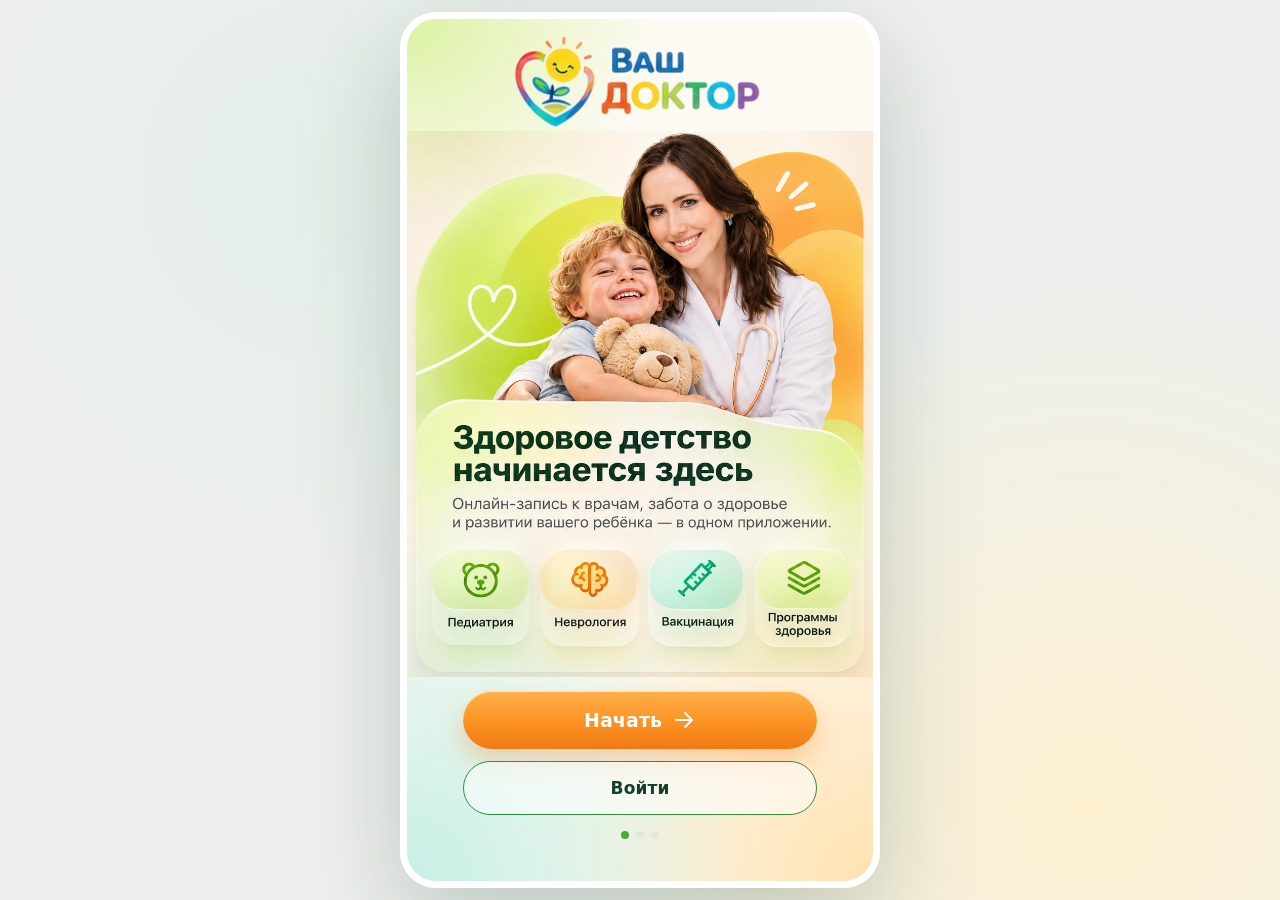
==== index.html @ a5d58e62 "Keep approved photos and prevent unverified demo catalog from replacing live doctors" ====
<!doctype html>
<html lang="ru"><head>
<meta charset="utf-8"><meta name="viewport" content="width=device-width,initial-scale=1,viewport-fit=cover">
<link rel="manifest" href="manifest.webmanifest"><meta name="theme-color" content="#fcfaf5"><meta name="apple-mobile-web-app-capable" content="yes"><meta name="apple-mobile-web-app-status-bar-style" content="default">
<title>Ваш Доктор — приложение клиники</title>
<meta name="description" content="Ваш Доктор — PWA: онлайн-запись через MedWork, врачи, услуги и Мой сад здоровья.">
<style>
:root{--forest:#0f382b;--forest2:#236337;--green:#69bb12;--lime:#a5db2b;--pale:#eaf7bb;--mint:#b2eee4;--turq:#25bdad;--sun:#ffbb2e;--orange:#ff8208;--text:#173e2d;--soft:#6c7770;--cream:#fcfaf5;--card:#fffefd;--stroke:#fff;--shadow:0 12px 28px rgba(68,70,39,.13),0 2px 6px rgba(74,65,32,.04);--shadow2:0 18px 45px rgba(42,77,39,.16), inset 0 2px 0 rgba(255,255,255,.78);--r:26px}
*{box-sizing:border-box}html,body{margin:0;height:100%;font-family:Inter,'SF Pro Display',-apple-system,BlinkMacSystemFont,'Segoe UI',Arial,sans-serif;-webkit-font-smoothing:antialiased}button,input,textarea,select{font:inherit}button{cursor:pointer;-webkit-tap-highlight-color:transparent}button:focus-visible,input:focus-visible,textarea:focus-visible{outline:3px solid #31b9a7;outline-offset:3px}a{color:inherit}body{background:radial-gradient(circle at 25% 20%,#e4eee8 0,transparent 35%),radial-gradient(circle at 85% 90%,#fdf0d1,transparent 38%),#eef0ed;display:flex;align-items:center;justify-content:center;color:var(--forest)}
.app{position:relative;isolation:isolate;display:flex;flex-direction:column;width:min(480px,100%);height:min(960px,calc(100dvh - 24px));background:radial-gradient(circle at -8% 12%,#ebff9a70 0,transparent 30%),radial-gradient(circle at 103% 8%,#ffe39a50 0,transparent 31%),linear-gradient(180deg,#fffaf3 0,#fffdfa 38%,#f9fbf3 100%);border-radius:36px;overflow:hidden;box-shadow:0 34px 100px #153c263a;border:7px solid #fff}
.topbar{flex:none;padding:15px 20px 9px;z-index:8;background:linear-gradient(180deg,rgba(255,250,242,.98),rgba(255,250,242,.83));backdrop-filter:blur(13px);-webkit-backdrop-filter:blur(13px);display:flex;align-items:center;gap:9px;justify-content:space-between;min-height:75px}
.brand-link{display:flex;align-items:center;justify-content:start;padding:0;border:0;background:none;min-width:0;flex:1}.brand-link img{width:173px;height:58px;object-fit:contain;object-position:left center;mix-blend-mode:multiply}
.header-actions{display:flex;gap:9px;align-items:center}.circle-btn{flex:none;width:43px;height:43px;border-radius:50%;display:grid;place-items:center;border:1.4px solid #fff;background:linear-gradient(145deg,#fff,#faf5e8);box-shadow:0 5px 13px rgba(59,68,38,.12),inset 0 1px 0 #fff;color:var(--forest)}.circle-btn .ic{width:21px;height:21px}.notification{position:relative}.notification::after{content:'';display:block;position:absolute;top:7px;right:8px;background:#ff8a0a;width:7px;height:7px;border-radius:50%;border:2px solid #fff}
.content{flex:1;min-height:0;overflow-y:auto;overflow-x:hidden;overscroll-behavior-y:contain;scroll-behavior:smooth;padding:2px 18px 30px;scrollbar-width:none}.content::-webkit-scrollbar,.h-scroll::-webkit-scrollbar,.chip-scroll::-webkit-scrollbar{display:none}.content::after{content:'';display:block;height:6px}
/* type */.page-title{font-size:27px;line-height:1.05;margin:12px 0 5px;letter-spacing:-.8px;font-weight:600;color:#073d29}.page-subtitle{color:#636c64;font-size:14px;line-height:1.35;margin:0 0 18px}.section{margin:19px 0 0}.section-heading{display:flex;align-items:center;justify-content:space-between;gap:8px;margin:0 0 12px}.section-heading h2{font-size:21px;line-height:1.1;letter-spacing:-.5px;margin:0;font-weight:600}.linkmore{border:0;background:none;color:#438900;font-size:13px;font-weight:600;white-space:nowrap;display:flex;align-items:center;gap:3px}.linkmore .ic{width:16px;height:16px}
.kicker{display:inline-flex;align-items:center;gap:6px;font-size:10px;font-weight:600;letter-spacing:.06em;text-transform:uppercase;color:#33703f}.eyebrow{font-size:11px;font-weight:600;letter-spacing:.08em;color:#4b7855;text-transform:uppercase}.muted{color:#727c70}.micro{font-size:11px;color:#777e77}.ic{width:22px;height:22px;flex:none;stroke:currentColor;fill:none;stroke-width:1.9;stroke-linecap:round;stroke-linejoin:round}.ic-lg{width:27px;height:27px}.ic-sm{width:16px;height:16px}.ic-xl{width:37px;height:37px}.row{display:flex;align-items:center;gap:10px}.space{display:flex;justify-content:space-between;align-items:center;gap:10px}
/* premium elevated controls */.btn{border:0;display:inline-flex;align-items:center;justify-content:center;gap:7px;border-radius:100px;padding:13px 17px;font-size:13px;font-weight:600;min-height:44px;transition:transform .18s,filter .18s;white-space:normal;text-align:center}.btn:active,.round-icon:active,.circle-btn:active{transform:scale(.97)}.btn-orange{color:#fff;background:linear-gradient(180deg,#ffb41c 0,#ff8b00 59%,#f16a03 100%);box-shadow:0 8px 16px #ed830033,inset 0 2px 1px #ffeaa3,inset 0 -2px 0 #dc6100;text-shadow:0 1px 1px #cd760040}.btn-green{color:#fff;background:linear-gradient(180deg,#92d61c,#50aa0b 64%,#329013);box-shadow:0 7px 13px #4a9d2440,inset 0 2px 0 #dbff86,inset 0 -2px 0 #26840f}.btn-white{background:linear-gradient(#fff,#fbfaf5);color:var(--forest);border:1px solid #e6e7db;box-shadow:0 5px 13px #29472d10,inset 0 2px 0 #fff}.btn-tint{color:var(--forest);background:linear-gradient(130deg,#f1ffdf,#d9f6c6);box-shadow:0 4px 9px #62a52b1b}.btn-wide{width:100%}
/* hero banners */.hero{position:relative;overflow:hidden;border-radius:34px;min-height:245px;padding:23px 19px;margin:10px 0 0;box-shadow:0 12px 24px #a49d6035,inset 0 2px 0 #fffffff2;border:2px solid #fff;isolation:isolate;background:linear-gradient(113deg,#f1fbbd 0,#ddf69d 35%,#e2e66b 58%,#ffba60 100%)}.hero::before{content:'';position:absolute;width:265px;height:255px;border-radius:50%;right:-104px;top:-66px;background:linear-gradient(120deg,#fff06d44,#ff920b91);z-index:-1}.hero::after{content:'';position:absolute;width:150px;height:150px;right:53px;bottom:-77px;border-radius:50%;background:#cce95096;z-index:-1}.hero-kicker{position:relative;z-index:2;font-size:10px;font-weight:600;letter-spacing:.04em;color:#497523}.hero-copy{position:relative;z-index:4;max-width:59%;padding-top:4px}.hero h2{font-size:26px;line-height:1.02;letter-spacing:-.75px;margin:12px 0 9px;color:#0a3a24;font-weight:700}.hero p{font-size:12px;line-height:1.4;margin:0 0 15px;color:#36533b;max-width:93%}.hero .btn{font-size:14px;padding:10px 16px;min-height:42px}.hero .btn .ic{width:18px;height:18px}.hero-person{position:absolute;z-index:2;height:95%;width:55%;object-fit:contain;object-position:right bottom;bottom:-2px;right:-19px;filter:drop-shadow(-10px 12px 12px #58732724)}.hero-heart{position:absolute;z-index:3;left:49%;top:40%;width:55px;height:55px;color:white;opacity:.94;transform:rotate(-14deg)}.hero-heart .ic{height:100%;width:100%;stroke-width:1.4}.hero-glint{position:absolute;z-index:2;right:21px;top:17px;width:34px;height:34px;color:#fff}.hero-glint .ic{width:34px;height:34px}.hero-small{min-height:159px;padding:18px}.hero-small h2{font-size:22px;margin:8px 0}.hero-small p{font-size:12px}.hero-small .hero-person{height:114%;width:52%;right:-15px}
/* category tiles */.categories{display:grid;grid-template-columns:repeat(3,minmax(0,1fr));gap:9px}.cat-tile{min-width:0;min-height:70px;display:flex;align-items:center;gap:7px;border:1.5px solid #fff;border-radius:25px;text-align:left;padding:8px 7px 8px 8px;box-shadow:0 9px 17px #889c6650,inset 0 2px 0 #fffffff0;color:#133f2e}.cat-tile span:last-child{font-size:11px;font-weight:600;line-height:1.08;letter-spacing:-.2px;word-break:normal}.cat-tile .picto{width:40px;height:43px;flex:none;border-radius:50%;display:grid;place-items:center;background:linear-gradient(135deg,#ffffffc6,#ffffff71);box-shadow:inset 0 2px 2px #fff,0 5px 12px #618a4d1e}.cat-tile .picto .ic{width:25px;height:25px;stroke-width:2.3;filter:drop-shadow(0 1px 1px #fff)}.c-lime{background:linear-gradient(135deg,#edfab0,#daf6cb)}.c-orange{background:linear-gradient(135deg,#fff7df,#fbe8c3)}.c-mint{background:linear-gradient(135deg,#e1fbf3,#c5efe4)}.c-sky{background:linear-gradient(135deg,#e5f8f7,#d2f4f1)}.c-yellow{background:linear-gradient(135deg,#fff8df,#fff1bd)}.c-apple{background:linear-gradient(135deg,#f2fed7,#d9f2ae)}.icon-green{color:#399423}.icon-orange{color:#ef8a00}.icon-turq{color:#169b91}.icon-sky{color:#0c8b9b}
/* nearest appointment */.next-card{position:relative;border:2px solid #fff;border-radius:30px;padding:15px;box-shadow:var(--shadow2);background:linear-gradient(116deg,#ffffff,#fffcf6);overflow:hidden}.next-card::after{content:'';position:absolute;bottom:-76px;right:-75px;border-radius:50%;width:178px;height:146px;background:#ffedab4a;pointer-events:none}.next-head{font-size:16px;letter-spacing:-.3px;font-weight:700;margin:0 0 11px}.next-main{display:flex;gap:12px;align-items:center}.next-photo{width:92px;height:100px;flex:none;position:relative;overflow:hidden;border-radius:22px;background:radial-gradient(circle at 80% 25%,#edfd96,#addf39)}.next-photo img{height:100%;width:100%;object-fit:contain;object-position:center bottom}.next-info{flex:1;min-width:0}.next-info strong{font-size:13px;display:block;font-weight:600;line-height:1.3}.next-info p{font-size:12px;color:#6b716a;margin:4px 0}.next-info .row{margin-top:7px;color:#cf7700;font-weight:600;font-size:11px;gap:5px}.round-next{width:37px;height:37px;flex:none;border:0;background:linear-gradient(140deg,#effcce,#e3f7a5);border-radius:50%;display:grid;place-items:center;color:#387d13;box-shadow:inset 0 1px 0 #fff}
/* doctors rail / catalog */.h-scroll{display:flex;overflow-x:auto;scroll-snap-type:x mandatory;gap:10px;margin:0 -4px;padding:1px 4px 12px;scrollbar-width:none}.doctor-teaser{scroll-snap-align:start;flex:0 0 145px;min-width:0;border:1.5px solid #fff;border-radius:26px;background:#fff;box-shadow:0 9px 18px #5b614625;overflow:hidden;text-align:left;padding:0 0 10px;display:flex;flex-direction:column}.portrait{height:133px;position:relative;overflow:hidden;display:flex;justify-content:center;align-items:flex-end;background:linear-gradient(135deg,#dff28a,#c0eb2e)}.portrait.p-1{background:linear-gradient(135deg,#ffebae,#fcbc6e)}.portrait.p-2{background:linear-gradient(135deg,#c3f6ed,#51c7b4)}.portrait.p-3{background:linear-gradient(135deg,#e3f59b,#9cda22)}.portrait.p-4{background:linear-gradient(135deg,#f9e6ce,#f8b4a5)}.portrait::before{content:'';position:absolute;width:115px;height:115px;border-radius:50%;top:0;left:40%;background:#ffffff3e}.portrait img{position:relative;z-index:1;height:122%;width:103%;object-fit:contain;object-position:center bottom;filter:drop-shadow(0 6px 5px #534b3124)}.portrait .no-photo{position:relative;z-index:1;width:73px;height:73px;border-radius:50%;display:grid;place-items:center;background:#ffffff9c;color:#518d39;font-size:27px;font-weight:700;margin-bottom:24px;border:2px solid #fff}.teaser-body{padding:9px 10px 0}.teaser-name{display:block;font-size:12px;font-weight:600;line-height:1.18;min-height:28px}.teaser-spec{display:block;color:#6b756f;font-size:10px;line-height:1.2;margin-top:4px}.teaser-footer{margin:auto 10px 0;padding-top:8px}.teaser-cta{border:0;width:100%;background:linear-gradient(180deg,#ffa72c,#fa8000);border-radius:13px;color:#fff;font-weight:600;font-size:11px;padding:8px 7px;box-shadow:inset 0 1px 0 #fff8,0 4px 8px #ff8a002b}
.promo{position:relative;border-radius:32px;overflow:hidden;min-height:174px;background:linear-gradient(114deg,#c3efe1,#f7ffcd 48%,#ffd687 100%);border:2px solid #fff;box-shadow:var(--shadow2);padding:20px;margin:7px 0}.promo-copy{position:relative;z-index:3;max-width:63%}.promo h2{font-size:21px;line-height:1.04;font-weight:700;letter-spacing:-.7px;margin:0 0 6px}.promo p{color:#546453;font-size:12px;line-height:1.35;margin:0 0 11px}.promo .btn{padding:8px 15px;min-height:36px;font-size:11px}.promo-illustration{position:absolute;width:62%;height:100%;right:-4px;bottom:0;z-index:2;object-fit:cover;object-position:76% 50%;-webkit-mask-image:linear-gradient(to right, transparent 0%,#000 29%);mask-image:linear-gradient(to right,transparent 0%,#000 29%)}.promo-orb{position:absolute;width:170px;height:170px;border-radius:50%;right:-28px;top:18px;background:#ffad3659}.promo.light-orange{background:linear-gradient(105deg,#fff4a8,#ecf7ae 46%,#ffd2a0)}.promo.light-sky{background:linear-gradient(105deg,#d1f8e9,#b8ecee 47%,#f6f2c4)}
/* catalog design */.search-row{display:flex;align-items:center;gap:9px;border:2px solid #fff;background:linear-gradient(180deg,#fff,#fffdf7);box-shadow:0 8px 19px #5a694721;border-radius:100px;padding:0 14px;margin:13px 0;height:51px}.search-row .ic{color:#198b6d}.search-row input{border:0;background:transparent;outline:none;min-width:0;flex:1;color:var(--forest);font-size:13px}.search-row input::placeholder{color:#90968b}.filter-strip{display:flex;gap:8px;overflow-x:auto;scrollbar-width:none;padding:2px 0 9px}.filter-strip::-webkit-scrollbar{display:none}.filter-pill{flex:none;border:2px solid #fff;border-radius:100px;background:linear-gradient(155deg,#f2ffd3,#dceeb0);padding:9px 13px;font-size:11px;color:#1f6334;font-weight:600;white-space:nowrap;box-shadow:0 5px 9px #97a45a1b}.filter-pill:nth-child(3n+2){background:linear-gradient(145deg,#fff6dc,#ffecbc);color:#bb6d0c}.filter-pill:nth-child(3n){background:linear-gradient(145deg,#e0faf4,#c7f1e9);color:#13867e}.filter-pill.active{background:linear-gradient(135deg,#80cb14,#47a918);color:white;box-shadow:0 6px 12px #4baa194d,inset 0 1px 0 #e0ffaa; border-color:#eafdb1}.result-label{font-size:12px;color:#6d7867;font-weight:500;margin:9px 0 14px}.catalog-grid{display:grid;grid-template-columns:repeat(2,minmax(0,1fr));gap:12px}.doc-card{min-width:0;overflow:hidden;display:flex;flex-direction:column;background:linear-gradient(#fff,#fffcf7);border:2px solid #fff;border-radius:26px;box-shadow:0 9px 24px #5b6e4925;text-align:left}.doc-card .portrait{height:145px;border-radius:23px 23px 17px 17px}.doc-card .doc-info{padding:12px 11px 0;flex:1}.doc-card h3{font-size:13px;line-height:1.16;margin:0;font-weight:600;min-height:30px}.doc-card p{font-size:11px;color:#5f7164;line-height:1.27;margin:7px 0 0;min-height:28px}.doc-card .doc-sublabel{display:flex;align-items:center;gap:4px;color:#64852a;font-size:9px;line-height:1.2;margin:10px 0 0}.doc-card .doc-sublabel .ic{height:12px;width:12px}.doc-card .doc-actions{padding:9px 10px 12px}.doc-card .btn{width:100%;padding:8px;min-height:36px;font-size:11px;border-radius:16px}
/* doctor profile */.doctor-profile-hero{min-height:288px;background:linear-gradient(117deg,#efffca 0,#d8f69a 44%,#ffd5a0 100%);padding:19px}.doctor-profile-hero .hero-copy{max-width:64%}.doctor-profile-hero h2{font-size:23px}.doctor-profile-hero p{font-size:12px}.doctor-profile-hero .hero-person{width:55%;height:88%}.small-stats{display:grid;grid-template-columns:repeat(3,minmax(0,1fr));gap:10px}.mini-stat{min-width:0;border:2px solid white;border-radius:23px;background:linear-gradient(135deg,#f1fbdd,#d6f3a5);padding:13px 10px;box-shadow:var(--shadow)}.mini-stat:nth-child(2){background:linear-gradient(135deg,#fff8df,#ffebbf)}.mini-stat:nth-child(3){background:linear-gradient(135deg,#e6faf6,#c1f0e6)}.mini-stat .ic{color:#5f9c23}.mini-stat strong{display:block;font-size:13px;margin-top:4px}.mini-stat p{font-size:10px;color:#688077;margin:4px 0 0}.plain-card{background:#fffefa;border:2px solid white;border-radius:27px;padding:17px;box-shadow:var(--shadow)}.plain-card h3{margin:0 0 9px;font-size:17px}.plain-card p{font-size:12px;line-height:1.55;color:#667269;margin:0}.service-chips{display:flex;flex-wrap:wrap;gap:8px}.service-chip{padding:10px 11px;background:linear-gradient(130deg,#e6fbce,#fff9e8);border:1px solid #fff;border-radius:18px;font-size:11px;font-weight:500;line-height:1.2;box-shadow:0 5px 9px #708d4b19}
/* appointment booking */.booking-doctor{display:flex;gap:11px;padding:10px;border-radius:24px;background:linear-gradient(120deg,#f5ffd5,#fff4d5);border:2px solid white;box-shadow:var(--shadow);align-items:center}.booking-doctor .portrait{width:94px;height:112px;border-radius:18px;flex:none}.booking-doctor .portrait img{height:127%}.booking-doctor h3{font-size:16px;line-height:1.15;margin:0 0 6px}.booking-doctor p{font-size:12px;color:#5c6856;line-height:1.3;margin:0 0 7px}.field-title{font-size:16px;font-weight:600;margin:18px 0 11px;display:flex;gap:8px;align-items:center}.field-title .ic{color:#5a9c14}.days{display:grid;grid-auto-flow:column;grid-auto-columns:minmax(48px,1fr);gap:7px;overflow-x:auto;padding-bottom:9px;scrollbar-width:none}.days::-webkit-scrollbar{display:none}.day-btn{border:2px solid #fff;background:linear-gradient(135deg,#fffdf7,#f7ffe1);border-radius:20px;min-height:74px;box-shadow:0 6px 11px #73894321;color:#194834;display:flex;flex-direction:column;align-items:center;justify-content:center;gap:1px}.day-btn span{font-size:10px;color:#74806f}.day-btn strong{font-size:19px}.day-btn.selected{background:linear-gradient(#9fdf24,#4aa512);color:white;box-shadow:0 7px 13px #4b992c60}.day-btn.selected span{color:white}.slots{display:grid;grid-template-columns:repeat(4,minmax(0,1fr));gap:8px}.slot{border:2px solid white;background:linear-gradient(150deg,#f6ffe8,#e7f8d8);padding:12px 3px;border-radius:15px;color:#356638;font-weight:600;font-size:12px;box-shadow:0 4px 10px #649b3917}.slot.selected{background:linear-gradient(#8ad50d,#48a617);color:#fff;box-shadow:0 5px 10px #4baa194f}.patient-options{display:flex;flex-wrap:wrap;gap:8px}.patient-chip{border:2px solid #fff;background:linear-gradient(140deg,#fffdf6,#f5fae8);padding:10px 14px;border-radius:100px;color:#566454;font-weight:600;box-shadow:0 5px 10px #6d6e4614;font-size:12px}.patient-chip.selected{background:linear-gradient(130deg,#d8f6b2,#b4e967);color:#256115}.checkout{background:linear-gradient(125deg,#fff8e1,#e8f9d7);border:2px solid white;padding:15px;border-radius:24px;box-shadow:var(--shadow)}.checkout strong{font-size:13px}.checkout p{font-size:12px;color:#586755;line-height:1.5;margin:7px 0 0}.demo-note{padding:11px 12px;background:linear-gradient(115deg,#f0faff,#e4f5ee);border:1px solid #c5eada;color:#26735e;border-radius:16px;font-size:11px;line-height:1.45;margin:11px 0;display:flex;gap:8px}.demo-note .ic{width:18px;height:18px}
/* bookings */.segmented{display:flex;gap:5px;border:2px solid white;border-radius:100px;background:#eff7e7;padding:5px;box-shadow:var(--shadow)}.segmented button{flex:1;min-width:0;border:0;border-radius:100px;background:none;color:#567553;font-size:11px;font-weight:600;padding:11px 6px}.segmented button.active{background:linear-gradient(135deg,#83c90c,#3ea216);color:white;box-shadow:0 4px 7px #368e1b4f}.visit-card{border:2px solid white;border-radius:28px;padding:14px;background:linear-gradient(160deg,#fff,#fffcf4);box-shadow:var(--shadow);margin:12px 0}.visit-head{display:flex;gap:10px;align-items:center}.visit-date{background:linear-gradient(145deg,#eafdb0,#dbf4d0);border-radius:20px;padding:10px;min-width:73px;text-align:center}.visit-date strong{font-size:22px;display:block}.visit-date small{font-size:11px}.visit-head h3{font-size:13px;line-height:1.25;margin:0 0 4px}.visit-head p{font-size:11px;color:#647163;margin:0 0 5px}.visit-tools{display:flex;gap:8px;margin-top:12px}.visit-tools .btn{flex:1;font-size:11px;padding:10px 6px;min-height:39px}.visit-cancel{background:#fff8f1;border:1px solid #f4ddc4;color:#a96524}.empty-state{text-align:center;padding:24px 14px;border-radius:27px;background:linear-gradient(155deg,#fff,#f5ffe5);border:2px solid white;box-shadow:var(--shadow)}.empty-state .ic{width:50px;height:50px;color:#6bb132}.empty-state h3{margin:12px 0 4px;font-size:18px}.empty-state p{font-size:12px;color:#637565}
/* services and programs */.service-grid{display:grid;grid-template-columns:repeat(2,minmax(0,1fr));gap:10px}.service-tile{border:2px solid white;border-radius:24px;box-shadow:var(--shadow);padding:13px;min-height:135px;background:linear-gradient(140deg,#e1f8ba,#f8ffed);text-align:left;color:var(--forest)}.service-tile:nth-child(4n+2){background:linear-gradient(140deg,#d6f8f0,#fffef6)}.service-tile:nth-child(4n+3){background:linear-gradient(140deg,#fff1c8,#fffdf2)}.service-tile:nth-child(4n+4){background:linear-gradient(140deg,#ffe7d5,#fffdf5)}.service-tile .picto{width:48px;height:48px;border-radius:17px;background:#ffffffa8;display:grid;place-items:center;box-shadow:0 6px 12px #638d401d}.service-tile .picto .ic{width:29px;height:29px;color:#3a9c27}.service-tile strong{font-size:13px;line-height:1.18;display:block;margin-top:11px}.service-tile small{font-size:10px;color:#647563;line-height:1.2;display:block;margin-top:4px}.program-card{position:relative;overflow:hidden;border:2px solid #fff;border-radius:27px;padding:18px;background:linear-gradient(110deg,#e4fab3,#fff1bd 72%);box-shadow:var(--shadow);margin-bottom:12px}.program-card:nth-of-type(2){background:linear-gradient(110deg,#caf4ef,#e7ffd1)}.program-card h3{font-size:18px;margin:0 0 5px}.program-card p{font-size:11px;line-height:1.45;color:#5a6e57;max-width:77%;margin:0 0 11px}.program-card .btn{font-size:11px;padding:8px 13px;min-height:33px}.program-card .program-art{position:absolute;right:12px;bottom:12px;width:78px;height:78px;border-radius:50%;display:grid;place-items:center;background:linear-gradient(#e2f69b,#bfe75a);box-shadow:inset 0 2px 1px white,0 9px 15px #77a83a3e;color:#38862a}.program-art .ic{width:45px;height:45px}
/* family */.family-card{display:flex;gap:13px;align-items:center;padding:14px;border:2px solid #fff;border-radius:25px;background:linear-gradient(135deg,#fff,#fbfff1);box-shadow:var(--shadow);margin:11px 0}.family-avatar{width:61px;height:61px;border-radius:22px;background:linear-gradient(#edfabd,#caf1df);display:grid;place-items:center;color:#40972a;flex:none}.family-avatar .ic{width:36px;height:36px}.family-meta{flex:1;min-width:0}.family-meta strong{font-size:14px;font-weight:600}.family-meta p{font-size:11px;color:#657466;margin:5px 0}.family-meta .micro{font-size:10px}.card-action{width:35px;height:35px;display:grid;place-items:center;border:0;border-radius:50%;background:#ecf9c7;color:#3d8117;flex:none}.family-options{display:grid;grid-template-columns:repeat(2,minmax(0,1fr));gap:10px}.family-action{background:#fff;border:2px solid white;border-radius:21px;box-shadow:var(--shadow);padding:15px;display:flex;align-items:center;gap:9px;color:#28683b;font-size:12px;font-weight:600;text-align:left}.family-action:nth-child(2n){background:linear-gradient(#ecfbef,#fff)}.family-action .ic{width:27px;height:27px;flex:none}
/* garden monthly */.garden-hero{min-height:194px;background:linear-gradient(115deg,#efffb2,#ffdc89);padding:16px}.garden-hero .hero-copy{max-width:67%}.garden-hero h2{font-size:25px}.garden-hero .hero-person{height:100%;width:51%;right:-23px}.garden-panel{border:2px solid white;background:linear-gradient(145deg,#eafaaf,#e8ffd3 45%,#fff5d7);border-radius:29px;padding:17px;box-shadow:var(--shadow2);margin:12px 0}.progress-main{display:flex;justify-content:space-between;align-items:center;gap:9px}.progress-copy strong{font-size:20px;display:block}.progress-copy small{font-size:11px;line-height:1.35;color:#55734d;display:block;margin-top:4px}.ring{width:91px;height:91px;border-radius:50%;display:grid;place-items:center;flex:none;background:conic-gradient(#6ac523 var(--progress),#f5f9df 0);box-shadow:0 4px 12px #7b9d3b2f}.ring-inside{width:68px;height:68px;border-radius:50%;display:grid;place-items:center;background:#fffef5;font-size:22px;font-weight:700;color:#306d19}.habit-grid{display:grid;grid-template-columns:repeat(2,minmax(0,1fr));gap:10px}.habit-tile{border:2px solid white;border-radius:24px;background:linear-gradient(135deg,#eff9d8,#fbfff0);padding:12px;box-shadow:0 8px 16px #58903b22;display:flex;gap:9px;align-items:center;text-align:left;min-height:85px}.habit-tile:nth-child(3n+2){background:linear-gradient(135deg,#e8fcfc,#d4f6f2)}.habit-tile:nth-child(3n){background:linear-gradient(135deg,#fff7db,#ffeec6)}.habit-tile .picto{width:46px;height:47px;flex:none;border-radius:17px;display:grid;place-items:center;background:#fff9;box-shadow:0 4px 9px #688c421d}.habit-tile .picto .ic{width:29px;height:29px;color:#3b9226}.habit-tile strong{font-size:12px;line-height:1.12;display:block}.habit-tile small{font-size:10px;color:#72836b;display:block;margin-top:5px}.habit-tile .bar{height:5px;background:#dce9c5;margin-top:7px;border-radius:12px;overflow:hidden}.habit-tile .bar b{display:block;height:100%;background:linear-gradient(90deg,#9ed61c,#32b456);border-radius:12px}
.garden-field{margin-top:14px;position:relative;border-radius:32px;min-height:240px;overflow:hidden;background:linear-gradient(180deg,#fffde5 0,#d4f5ab 38%,#8bcc3d 100%);border:2px solid #fff;box-shadow:var(--shadow2);padding:17px 12px 18px}.garden-field::before{content:'';position:absolute;width:430px;height:300px;border-radius:50%;background:#7acb33;left:-60px;top:88px;box-shadow:inset 0 6px 10px #c4f67c90}.garden-field::after{content:'';position:absolute;border-radius:50%;height:155px;width:250px;right:-50px;top:155px;background:#a6df61;filter:blur(7px)}.garden-field h3{position:relative;z-index:1;font-size:14px;margin:0 0 15px}.flower-days{position:relative;z-index:3;display:grid;grid-template-columns:repeat(7,minmax(0,1fr));gap:7px}.flower{border:0;border-radius:50%;aspect-ratio:1;position:relative;background:radial-gradient(circle,#fffefa 0 46%,#faed9e 48%,#fff7d0 68%,#d9eb7c 70%);box-shadow:0 5px 8px #32752831,inset 0 2px 2px #fff;color:#39761e;font-size:11px;font-weight:600}.flower.done{background:radial-gradient(circle,#fffefe 0 44%,#ffe17a 45%,#fff9da 65%,#a1d33a 68%)}.flower.partial{background:radial-gradient(circle,#fff 0 44%,#ffe7a0 45%,#f8cc55 65%,#efad23 68%)}.flower.selected{outline:3px solid #276f18;outline-offset:1px}.garden-caption{position:relative;z-index:3;display:flex;align-items:center;gap:8px;margin-top:12px;color:#2b6c24;font-size:10px;font-weight:500}.garden-foot{display:flex;align-items:center;justify-content:space-between;gap:8px;margin:13px 0 4px}.garden-foot span{font-size:11px;font-weight:600;color:#5c734d}
/* daily diary */.day-actions{display:grid;grid-template-columns:repeat(2,minmax(0,1fr));gap:8px;margin:14px 0}.date-chip{background:linear-gradient(120deg,#e6f9c1,#fff3d5);border:2px solid #fff;box-shadow:var(--shadow);border-radius:22px;padding:13px;font-size:12px;font-weight:600;display:flex;align-items:center;gap:7px}.daily-card{border:2px solid white;border-radius:25px;background:linear-gradient(110deg,#f2ffdb,#fffef4);padding:13px;box-shadow:0 8px 17px #71874426;margin:10px 0}.daily-card:nth-of-type(2n){background:linear-gradient(110deg,#e2f8f6,#fffdf8)}.daily-top{display:flex;gap:10px;align-items:center}.daily-top .picto{width:48px;height:48px;flex:none;border-radius:17px;display:grid;place-items:center;background:#ffffffad;color:#4e982b}.daily-top .picto .ic{width:30px;height:30px}.daily-top strong{font-size:14px;display:block}.daily-top small{font-size:11px;color:#6b7567;display:block;margin-top:2px}.mark-options{display:flex;gap:7px;margin-top:10px}.mark{flex:1;border:1.5px solid #f6f7e8;border-radius:16px;background:#fffffff0;box-shadow:inset 0 1px 1px white;padding:10px 4px;display:grid;place-items:center;font-size:11px;font-weight:600;color:#648261}.mark.active{background:linear-gradient(135deg,#6ac021,#45a513);color:#fff;border-color:#4fa92e}.mark.partial.active{background:linear-gradient(135deg,#ffd764,#efaa22);color:#79500e}.mark.no.active{background:linear-gradient(135deg,#ffe7e0,#f5b8a3);color:#994d2c}.day-note{display:block;width:100%;border:2px solid #fff;background:#fff;border-radius:20px;padding:13px;margin:11px 0 0;color:var(--forest);resize:vertical;min-height:72px;font-size:13px;box-shadow:var(--shadow)}
/* welcome and overlays */.welcome-splash{margin-top:17px}.welcome-title{font-size:30px;font-weight:700;line-height:1.06;letter-spacing:-1.1px;margin:20px 0 11px}.welcome-description{font-size:14px;color:#5b6e5a;line-height:1.5;margin:0 0 18px}.welcome-graphic{height:295px;position:relative;border:2px solid #fff;overflow:hidden;border-radius:38px;background:radial-gradient(circle at 42% 35%,#fbffc0 0,#d8f58c 38%,#ffd37c 77%,#ffa74f 100%);box-shadow:var(--shadow2)}.welcome-graphic::before{content:'';position:absolute;left:-100px;top:40px;width:280px;height:280px;border:38px solid #bff06c9e;border-radius:50%}.welcome-graphic img{position:absolute;right:0;bottom:-12px;height:102%;max-width:72%;object-fit:contain;filter:drop-shadow(0 13px 15px #7d8c4340)}.welcome-graphic .welcome-bubble{position:absolute;left:14px;top:17px;border-radius:18px;padding:12px;background:#fffdf7dd;box-shadow:0 6px 15px #93aa4a34;font-size:11px;font-weight:600;line-height:1.35;max-width:46%;z-index:2}.welcome-graphic .splash-seal{position:absolute;bottom:18px;left:20px;border-radius:50%;width:75px;height:75px;display:grid;place-items:center;background:#fff9e3cf;border:2px solid white;color:#4baa19;box-shadow:0 6px 15px #5f89331b}.splash-seal .ic{height:44px;width:44px}.welcome-button{margin:17px 0 0;font-size:16px;min-height:52px}.overlay{position:absolute;z-index:30;inset:0;background:#062a1d79;backdrop-filter:blur(6px);display:flex;align-items:flex-end;justify-content:center}.modal{width:100%;max-height:90%;overflow:auto;border-radius:32px 32px 0 0;padding:22px 19px calc(22px + env(safe-area-inset-bottom));background:linear-gradient(180deg,#fffef8,#fcfff4);border:2px solid #fff;box-shadow:0 -12px 36px #072d292e}.modal-handle{width:45px;height:5px;background:#d5dfcc;border-radius:9px;margin:-9px auto 15px}.modal h2{font-size:22px;margin:0 0 8px}.modal p{font-size:13px;color:#62715c;line-height:1.45}.modal-actions{display:flex;gap:10px}.modal-actions .btn{flex:1}.input-text{width:100%;border:2px solid #e6f0d8;border-radius:17px;background:#fff;padding:13px;font-size:14px;min-height:45px;margin:7px 0;color:var(--forest)}.toast{position:absolute;z-index:40;bottom:107px;left:50%;transform:translate(-50%,20px);opacity:0;pointer-events:none;background:#124c31;color:#fff;border-radius:100px;padding:12px 19px;font-size:12px;font-weight:600;white-space:normal;max-width:90%;box-shadow:0 12px 25px #153b3350;transition:opacity .2s, transform .2s}.toast.active{opacity:1;transform:translate(-50%,0)}
.bottom-nav{position:relative;flex:none;display:grid;grid-template-columns:repeat(5,minmax(0,1fr));gap:2px;border-radius:31px 31px 0 0;background:linear-gradient(180deg,#fffffffc,#fffffff7);box-shadow:0 -10px 30px #6e744319,0 -2px 0 #fff;border-top:1.5px solid #fff;min-height:81px;padding:6px 9px max(8px,env(safe-area-inset-bottom));z-index:10}.nav-item{background:none;border:0;min-width:0;display:flex;align-items:center;justify-content:end;flex-direction:column;gap:4px;color:#6a706b;padding:5px 2px 6px;line-height:1.05;font-size:10px;font-weight:600;position:relative}.nav-item .ic{width:22px;height:22px}.nav-item.active:not(.nav-main){color:#277a15}.nav-item.active:not(.nav-main)::before{content:'';position:absolute;z-index:-1;background:#eafaad;border-radius:22px;inset:0 3px}.nav-item.nav-main .nav-bubble{background:linear-gradient(#8bca19,#419b0c);width:53px;height:53px;border:2px solid white;border-radius:50%;color:white;display:grid;place-items:center;box-shadow:0 7px 14px #4178184a,inset 0 2px 1px #baff66;position:absolute;top:-28px}.nav-item.nav-main{padding-top:27px}.nav-item.nav-main .ic{width:27px;height:27px}.nav-item.nav-main.active{color:#267d10}
@media(max-width:550px){body{display:block;background:var(--cream)}.app{width:100%;height:100dvh;max-width:none;border:0;border-radius:0;box-shadow:none}.content{padding:2px 17px 30px}.topbar{padding:calc(5px + env(safe-area-inset-top)) 18px 5px;min-height:calc(67px + env(safe-area-inset-top))}.brand-link img{height:56px;width:168px}.bottom-nav{min-height:calc(76px + env(safe-area-inset-bottom))}}
@media(max-width:365px){.content{padding-left:12px;padding-right:12px}.topbar{padding-left:12px;padding-right:12px}.brand-link img{height:48px;width:143px}.circle-btn{height:37px;width:37px}.categories{gap:6px}.cat-tile{padding:7px 5px;gap:5px;border-radius:20px}.cat-tile .picto{width:34px;height:35px}.cat-tile .picto .ic{width:22px;height:22px}.cat-tile span:last-child{font-size:10px}.hero{padding:19px 14px}.hero h2{font-size:23px}.hero p{font-size:11px}.hero-person{width:49%}.catalog-grid{gap:9px}.doc-card .portrait{height:130px}.doctor-profile-hero h2{font-size:20px}.doctor-profile-hero .hero-copy{max-width:66%}.next-photo{width:75px}.next-main{gap:8px}.next-info strong{font-size:12px}}
@media(prefers-reduced-motion:reduce){*,*::before,*::after{animation:none!important;transition:none!important;scroll-behavior:auto!important}}

.brand-link img{mix-blend-mode:normal}.hero-photo-family{width:60%;height:100%;right:-6%;bottom:0;object-fit:cover;object-position:80% 45%;-webkit-mask-image:linear-gradient(to right,transparent 0%,#000 33%);mask-image:linear-gradient(to right,transparent 0%,#000 33%);filter:none}.garden-hero .hero-photo-family{height:100%;width:64%;right:-8%}


/* VISUAL SYSTEM V6: faithful interpretation of approved pediatric premium reference visuals */
:root{--forest:#073c2a;--green:#67bd0d;--lime:#ccf966;--turq:#23c2bc;--sun:#ffbe39;--orange:#ff7900;--cream:#fffaf3;--shadow:0 12px 23px rgba(77,70,35,.14),inset 0 2px 0 rgba(255,255,255,.98);--shadow2:0 15px 34px rgba(78,76,42,.17), inset 0 2px rgba(255,255,255,.9)}
.app{background:radial-gradient(ellipse at -16% 0%,#e0fd7b 0%,transparent 19%),radial-gradient(circle at 105% 14%,#ffd8b8 0%,transparent 22%),#fffbf5}
.topbar{background:transparent;backdrop-filter:none;-webkit-backdrop-filter:none;min-height:87px;padding:12px 18px 9px;position:relative}
.topbar::before{content:'';position:absolute;left:-70px;top:-130px;width:230px;height:180px;border-radius:50%;background:linear-gradient(115deg,#b8ed2d,#f4ffb3);z-index:-1;transform:rotate(-20deg)}
.brand-link img{height:67px;width:192px;filter:drop-shadow(0 3px 4px #3b4f321f)}
.circle-btn{background:linear-gradient(150deg,#fffef7,#fff8eb);border:1.5px solid white;box-shadow:0 7px 15px #6b593026, inset 0 2px white}
.circle-btn .ic{stroke-width:1.8;color:#10483e}
.page-title{font-size:31px;font-weight:700;letter-spacing:-1.2px;line-height:1.04;margin:7px 0 6px}
.page-subtitle{font-size:15px;line-height:1.38;margin-bottom:14px;color:#61686b}
.content{padding:0 16px 38px}
/* HERO */
.hero{min-height:295px;display:flex;align-items:center;overflow:hidden;border-radius:36px;margin:4px 0 8px;padding:23px 17px;border:2px solid white;box-shadow:0 16px 28px #8b814d33,inset 0 3px 0 #fff9; background:linear-gradient(120deg,#f3ffa4 0%,#d6f857 39%,#dbf34b 55%,#ffb943 100%)}
.hero-backdrop{position:absolute;inset:0;z-index:0;pointer-events:none}
.hero-backdrop i{position:absolute;display:block;border-radius:50%;width:270px;height:270px;right:-110px;top:-24px;background:linear-gradient(145deg,#ffd95c,#ff9e31);box-shadow:inset 0 12px 18px #ffe99d80}
.hero-backdrop i:nth-child(2){width:260px;height:260px;right:65px;top:95px;background:#bdf33e88;box-shadow:none}
.hero::before{width:290px;height:300px;right:-100px;top:-73px;background:#ffc55950;box-shadow:none}
.hero::after{width:200px;height:200px;right:74px;bottom:-130px;background:#c7fd53ab}
.hero-copy{max-width:65%;position:relative;z-index:3}
.hero-kicker{background:#ffffffa9;padding:7px 10px;border-radius:99px;width:max-content;max-width:100%;color:#417b24;letter-spacing:.04em;font-size:10px;box-shadow:0 2px 8px #9aa55418}
.hero h2{font-size:30px;font-weight:700;line-height:1;letter-spacing:-1.25px;margin:11px 0 8px;text-wrap:balance}
.hero p{font-size:13px;line-height:1.33;max-width:91%;font-weight:520;margin-bottom:10px;color:#566451}
.hero .btn{padding:11px 20px;font-size:14px;min-height:44px}
.hero-person{position:absolute;right:-16%;height:92%;max-height:none;width:66%;bottom:-1%;z-index:2;object-fit:contain;object-position:bottom center;filter:drop-shadow(0 16px 20px #6c57322d)}
.hero-heart{z-index:4;position:absolute;left:51%;top:44%;opacity:.95;color:#fff;filter:drop-shadow(0 3px 3px #759d2880)}
.hero-heart .ic{width:63px;height:63px;stroke-width:1.3}
.hero-glint{right:10%;top:16%;color:#fff;filter:drop-shadow(0 2px #db9238);z-index:3}
.hero-photo-family{width:86%;height:100%;right:-27%;mask-image:linear-gradient(to right,transparent 0%,#000 29%);-webkit-mask-image:linear-gradient(to right,transparent 0%,#000 29%);object-position:80% 50%;object-fit:cover}
.hero.garden-hero{min-height:210px;margin-bottom:13px}
.hero.garden-hero .hero-copy{max-width:58%}
.hero.garden-hero h2{font-size:27px}
.hero.garden-hero .hero-photo-family{width:85%;right:-26%}
.hero.garden-hero .hero-heart{display:none}
.hero.family-hero{min-height:245px}
.hero.family-hero .hero-copy{max-width:58%}
.hero.family-hero h2{font-size:26px}
/* CATEGORIES */
.home-categories{margin-top:14px}
.categories{gap:9px}
.cat-tile{border-radius:24px;min-height:75px;padding:9px 6px;justify-content:flex-start;box-shadow:0 12px 17px #7a8a5340,inset 0 3px 1px white;gap:7px;border:2px solid #fff}
.cat-tile span:last-child{font-size:11px;font-weight:700;letter-spacing:-.15px;line-height:1.08}
.cat-tile .picto,.service-tile .picto{width:42px;height:42px;flex:none;background:radial-gradient(circle at 38% 28%,#fff 0%,#ffffff99 42%,#fff6 100%);border:1.5px solid #fff;box-shadow:0 6px 9px #66834c40,inset 0 2px 2px white, 0 -1px 0 #b1bd8a33}
.cat-tile .picto .ic{width:29px;height:29px;stroke-width:2.7;filter:drop-shadow(1px 3px 1px #356b392d)}
.cat-tile:nth-child(1) .picto .ic{color:#4ca21f}.cat-tile:nth-child(2) .picto .ic{color:#f58d00}.cat-tile:nth-child(3) .picto .ic{color:#05aa88}.cat-tile:nth-child(4) .picto .ic{color:#03a3aa}.cat-tile:nth-child(5) .picto .ic{color:#dd9200}.cat-tile:nth-child(6) .picto .ic{color:#70b700}
.section{margin-top:20px}.section-heading h2{font-size:23px;font-weight:700}
/* White inflated cards */
.next-card,.doc-card,.doctor-teaser,.plain-card,.garden-panel,.daily-card,.appointment-card,.family-member{border:2px solid #fff;box-shadow:0 12px 23px #706e5430,inset 0 2px #ffffffee}
.next-card{border-radius:31px;background:linear-gradient(125deg,#fff 0%,#fff 55%,#fff4df 100%)}
.next-head{font-size:18px}.next-photo{background:linear-gradient(140deg,#baf3de,#a1dc35);border-radius:25px}
.next-info strong{font-size:14px;line-height:1.1}.next-info p{font-size:12px}
.round-next{background:linear-gradient(140deg,#f3ffdd,#d7f6a4);border:2px solid #fff;box-shadow:0 5px 10px #63923b20}
.doctor-teaser{flex-basis:155px;border-radius:29px;box-shadow:0 14px 24px #6f794a24}
.doctor-teaser .portrait{height:151px;border-radius:27px 27px 23px 23px}
.doctor-teaser .portrait img{filter:drop-shadow(0 7px 10px #58753e30)}
.doc-card{border-radius:27px}
.doc-card .portrait{background:linear-gradient(135deg,#d0f97e,#b9e63b)}
.doc-card:nth-child(4n+2) .portrait{background:linear-gradient(135deg,#ffe3a9,#ffb765)}
.doc-card:nth-child(4n+3) .portrait{background:linear-gradient(135deg,#aef5e9,#50c9c7)}
.doc-card:nth-child(4n) .portrait{background:linear-gradient(135deg,#ecff9a,#a3d516)}
/* promo supporting photo */
.promo{border-radius:34px;min-height:192px;background:linear-gradient(110deg,#c8f2de 0%,#edffcb 48%,#ffd39a 100%);box-shadow:0 13px 25px #8b89503b}
.promo h2{font-size:23px;font-weight:700}.promo .btn{font-size:12px}
.promo-illustration{width:76%;right:-19%;object-position:78% 50%}
/* bottom nav reference: soft pill + central levitating action */
.bottom-nav{border-radius:33px 33px 0 0;min-height:88px;padding:9px 10px max(12px,env(safe-area-inset-bottom));background:linear-gradient(180deg,#fff 0%,#fffdfa 100%);box-shadow:0 -12px 28px #75683e18}
.nav-item{font-size:11px;font-weight:600;gap:6px}
.nav-item .ic{width:25px;height:25px;stroke-width:1.75}
.nav-item.active:not(.nav-main)::before{background:linear-gradient(110deg,#edffcf,#e8fbb9);border:1px solid white;border-radius:28px;inset:0 -2px}
.nav-item.nav-main .nav-bubble{height:57px;width:57px;top:-30px;box-shadow:0 10px 17px #3e80103b,inset 0 2px #d5ff70;border:2px solid white}
.nav-item.nav-main.active .nav-bubble{background:linear-gradient(#9be631,#48a809)}
/* GARDEN: illustrated landscape, flower badges and colored hobby panels */
.garden-panel{background:linear-gradient(110deg,#f3ffd1,#fbfff1 46%,#dcf6a2);border-radius:28px;padding:17px}
.garden-toolbar{background:#faffed;border:1px solid white;border-radius:30px;padding:7px 11px;box-shadow:0 6px 13px #729f3229}
.progress-main{border:1.5px solid white;border-radius:25px;background:linear-gradient(110deg,#e5ffac,#f7ffdf,#d9f7c0);padding:15px}
.progress-copy strong{font-size:20px}.ring{box-shadow:0 7px 16px #629e2740;background:conic-gradient(#65c809 var(--progress),#eaf4ae 0)}
.habit-tile{min-height:100px;border-radius:26px;padding:14px 10px;box-shadow:0 12px 20px #70924b2c,inset 0 2px white}
.habit-tile strong{font-size:14px;font-weight:700}.habit-tile small{font-size:11px}
.habit-tile .picto{width:53px;height:53px;border-radius:19px;background:radial-gradient(circle at 37% 28%,#fff,#ffffff50 75%);border:1px solid white;box-shadow:0 5px 8px #6e8f4540,inset 0 3px white}
.habit-tile .picto .ic{height:35px;width:35px;stroke-width:2.6;filter:drop-shadow(0 4px 1px #2a7a4d28)}
.habit-tile:nth-child(6n+2) .picto .ic,.habit-tile:nth-child(6n+5) .picto .ic{color:#10a8c1}
.habit-tile:nth-child(6n+3) .picto .ic,.habit-tile:nth-child(6n) .picto .ic{color:#f49508}
.habit-tile .bar{height:9px;background:#d3e8b2;border:1px solid white;border-radius:99px}
.garden-field{min-height:304px;background:linear-gradient(180deg,#fffee2 0%,#d5ff89 26%,#78c92d 100%);border-radius:34px;padding:21px 12px 38px;box-shadow:0 18px 31px #7d995743;position:relative}
.garden-landscape{position:absolute;inset:0;width:100%;height:100%;z-index:0;pointer-events:none}
.garden-field::before{display:none}.garden-field::after{display:none}
.garden-field h3{font-size:17px;color:#245c14;background:#fff9d6ec;border-radius:17px;padding:8px 12px;display:inline-block;box-shadow:0 5px 12px #65842728}
.flower-days{margin:16px 25px 4px 8px;gap:7px;z-index:2}
.flower{font-size:12px;box-shadow:0 5px 9px #4485225c,inset 0 2px 3px white;background:radial-gradient(circle,#fffefd 0% 45%,#ffffff 45% 54%,#d7f35a 55% 100%);border:1px solid #fff}
.flower::before{content:'✿';font-size:35px;color:#f7ffe3;position:absolute;left:50%;top:50%;transform:translate(-50%,-50%);z-index:-1;text-shadow:0 2px #e6ef98}
.flower.done{background:radial-gradient(circle,#fff 0 45%,#f0ffcb 46% 55%,#93cd27 56%)}
.flower.partial{background:radial-gradient(circle,#fff 0 45%,#fff8dc 46% 55%,#ffc421 56%)}
.garden-caption{background:#ffffe9e5;border-radius:30px;padding:9px 12px;position:relative;margin-top:20px;font-size:11px}
.daily-card{padding:15px;border-radius:26px;min-height:124px}.daily-top .picto{width:57px;height:57px;border-radius:20px;border:1.5px solid white;box-shadow:0 5px 13px #708f4b2e;background:linear-gradient(135deg,#e2ffb8,#f8ffdf)}
.daily-top .picto .ic{width:35px;height:35px;stroke-width:2.5}
.mark{border-radius:19px;padding:13px 6px;box-shadow:0 6px 12px #6f794c26}
/* Welcome must match the approved splash visually */
.welcome-graphic{height:440px;border-radius:38px;background:radial-gradient(circle at 25% 39%,#e7ff8e 0,#b9e93f 38%,#ffb641 82%);box-shadow:0 17px 33px #8b74473a}
.welcome-graphic img{max-width:100%;width:100%;height:82%;bottom:0;object-position:80% 50%;object-fit:cover;-webkit-mask-image:linear-gradient(to bottom,#000 50%,#000 65%,transparent 100%);mask-image:linear-gradient(to bottom,#000 50%,#000 65%,transparent 100%)}
.welcome-graphic .welcome-bubble{top:auto;bottom:30px;left:14px;max-width:87%;padding:15px 18px;border:2px solid white;border-radius:26px;font-size:17px;line-height:1.2;box-shadow:0 9px 18px #57744535}
.welcome-title{font-size:29px}.welcome-button{min-height:58px;font-size:18px}
@media(max-width:550px){.topbar{min-height:calc(77px + env(safe-area-inset-top));padding:calc(5px + env(safe-area-inset-top)) 16px 6px}.brand-link img{width:177px;height:65px}.content{padding:1px 13px 24px}.hero{min-height:262px}.hero h2{font-size:27px}.hero p{font-size:12px}.hero-person{width:69%;right:-20%}.cat-tile{min-height:67px;gap:6px;padding:6px}.cat-tile span:last-child{font-size:10px}.cat-tile .picto{width:39px;height:39px}.cat-tile .picto .ic{width:25px;height:25px}.garden-field{min-height:287px}.flower-days{margin:15px 22px 2px 5px}}
@media(max-width:365px){.hero{min-height:245px;padding:15px}.hero h2{font-size:24px}.hero-copy{max-width:65%}.hero-person{width:72%;right:-22%}.cat-tile .picto{width:34px;height:36px}.cat-tile .picto .ic{width:22px;height:22px}.brand-link img{width:148px;height:52px}.topbar{min-height:70px}.garden-field{padding:15px 8px 28px}.flower-days{gap:4px;margin:12px 19px 0 4px}.flower{font-size:10px}}

/* Reference-matched artwork separated from interface: real img icon graphics with functional controls */
.cat-tile .picto{padding:0;overflow:visible;background:transparent;border:none;box-shadow:none}
.category-icon-image{width:51px;height:51px;max-width:none;object-fit:contain;filter:drop-shadow(0 4px 4px #638a3e33);display:block}
.cat-tile{overflow:visible}
.garden-mascot{position:absolute;width:107px;height:91px;object-fit:contain;right:-9px;bottom:7px;z-index:2;pointer-events:none;filter:drop-shadow(0 5px 5px #669b2c80)}
.garden-watering{position:absolute;width:93px;height:83px;right:3px;top:0px;object-fit:contain;opacity:.9;pointer-events:none;z-index:1}
.progress-main{position:relative;overflow:hidden}
.progress-main .ring,.progress-main .progress-copy{position:relative;z-index:2}
.flower-days{margin-right:48px}
.flower{z-index:1}
.welcome-graphic img{object-position:center top;object-fit:cover;max-width:none;width:100%;height:100%;bottom:0;filter:none}
@media(max-width:550px){.category-icon-image{width:45px;height:45px}.flower-days{margin-right:36px}.garden-mascot{width:94px;height:85px}}
@media(max-width:365px){.category-icon-image{width:40px;height:40px}.garden-mascot{width:73px}.flower-days{margin-right:22px}}
/* EXACTLY-THEMED DAILY GARDEN JOURNAL: functional controls, not a flattened image */
.diary-heading{margin:11px 0 15px;background:linear-gradient(115deg,#eaffab,#faffea);border:2px solid white}
.diary-row{position:relative;display:flex;align-items:center;gap:12px;padding:12px 12px;border:2px solid white;border-radius:27px;min-height:121px;margin:11px 0;box-shadow:0 9px 19px #64795030,inset 0 2px white;overflow:hidden}
.diary-green{background:linear-gradient(105deg,#f4ffe4 0,#f2ffdc 75%,#c8ef8b)}
.diary-blue{background:linear-gradient(105deg,#e8fbff 0,#f3fdff 66%,#c7f3f0)}
.diary-peach{background:linear-gradient(105deg,#fff5d9 0,#fffdf4 72%,#ffde97)}
.diary-sun{background:linear-gradient(105deg,#fffaf1,#fff3cf)}
.diary-picto{width:49px;height:49px;border-radius:17px;border:2px solid white;display:grid;place-items:center;flex:none;background:radial-gradient(circle at 30% 20%,#fff,#e3fcb2);box-shadow:0 7px 12px #55832a30}
.diary-blue .diary-picto{background:radial-gradient(circle at 30% 20%,#fff,#a8f0ed)}
.diary-peach .diary-picto,.diary-sun .diary-picto{background:radial-gradient(circle at 30% 20%,#fff,#ffe7a0)}
.diary-picto .ic{width:32px;height:32px;stroke-width:2.7;color:#4ba719;filter:drop-shadow(0 3px #67933a23)}
.diary-blue .diary-picto .ic{color:#00a8bc}
.diary-peach .diary-picto .ic,.diary-sun .diary-picto .ic{color:#ff9600}
.diary-body{position:relative;z-index:2;min-width:0;flex:1}
.diary-body h3{font-size:18px;font-weight:700;margin:0 0 4px;letter-spacing:-.4px}
.diary-body p{font-size:11px;line-height:1.25;color:#647169;margin:0 0 9px}
.diary-body small{font-size:10px;color:#386e27;font-weight:600}
.diary-end-illustration{position:relative;font-size:36px;line-height:1;flex:none;align-self:flex-end;filter:drop-shadow(0 6px 6px #71863f38)}
.meal-circles{display:flex;gap:7px;margin:8px 0 6px}.meal-circle{width:28px;height:28px;border-radius:50%;border:2px solid #a6b9a0;background:#fff;color:#fff;display:grid;place-items:center;font-size:17px;font-weight:700;padding:0}.meal-circle.filled{background:linear-gradient(135deg,#b0ea33,#41aa0f);border-color:#79bd22;box-shadow:0 4px 7px #78a82b3c,inset 0 2px #ddffa3}
.water-controls{display:flex;justify-content:space-between;align-items:center;gap:7px;max-width:178px;margin:5px 0}.water-controls button{width:30px;height:30px;border-radius:50%;border:1px solid white;background:#ffffffdf;font-size:21px;color:#0c939e;box-shadow:0 3px 8px #377c8440}.water-controls strong{font-size:12px}.water-glasses{display:flex;gap:3px}.water-glasses button{background:transparent;border:0;padding:0;color:#b0d8e8;font-size:22px;line-height:1;transform:rotate(180deg);filter:drop-shadow(0 2px 1px #149ec02d)}.water-glasses button.filled{color:#0bbcd9}
.metric-badge{display:inline-block;border-radius:99px;background:#eeffc6;color:#2e611e;padding:5px 12px;font-weight:700;font-size:12px;box-shadow:0 3px 7px #8fa94e2d}
.diary-blue .metric-badge{background:#d7f6ff;color:#23779c}
.diary-slider{display:block;width:100%;height:9px;margin:14px 0 8px;accent-color:#6bc50b;cursor:pointer}
.diary-blue .diary-slider{accent-color:#13a7d4}
.diary-peach .diary-slider{accent-color:#ff9b09}
.scale{display:flex;justify-content:space-between;font-size:10px;color:#667267;font-weight:600}
.mood-choices{display:flex;justify-content:space-between;gap:3px;max-width:100%}.mood-choices button{background:none;border:1px solid transparent;border-radius:14px;padding:3px 2px;min-width:0;flex:1;display:flex;flex-direction:column;align-items:center;gap:4px}.mood-choices button.selected{background:#e2f8af;border-color:#b1dc54;box-shadow:0 5px 8px #8ab5442c}.mood-choices button span{font-size:25px;line-height:1.15}.mood-choices button small{font-size:8px;text-align:center;color:#54744d;line-height:1.1}
.diary-achievements{display:flex;justify-content:space-between;align-items:center;gap:7px;border-radius:26px;border:2px solid white;background:linear-gradient(110deg,#f6ffdd,#fff4d0);padding:14px 10px;box-shadow:0 9px 17px #81803e31}.diary-achievements b{font-size:13px}.diary-achievements small{display:block;font-size:10px;color:#6b796b}.sticker-row{display:flex;gap:2px}.sticker-row span{font-size:24px;filter:drop-shadow(0 3px 2px #8c914245)}
.diary-note-label{display:flex;gap:8px;align-items:center;font-weight:700;font-size:14px;margin-top:16px}
.diary-save{font-size:16px;min-height:54px;margin-top:15px}
@media(max-width:365px){.diary-row{gap:7px;padding:9px 8px}.diary-picto{width:39px;height:41px}.diary-picto .ic{width:25px;height:25px}.diary-end-illustration{font-size:24px}.diary-body h3{font-size:15px}.diary-body p{font-size:10px}.mood-choices button span{font-size:20px}}


/* ================= v7 THEME: soft-bright premium, light type ================= */
:root{--forest:#12412f;--forest2:#2c6b3c;--green:#5aa51f;--lime:#9fd13a;--pale:#eef8d2;--mint:#c4eee3;--turq:#27b0a2;--sun:#ffc24a;--orange:#f58a1f;--text:#1c4231;--soft:#64756b;--cream:#fdfbf6;--shadow:0 10px 26px rgba(70,92,44,.10),0 1px 3px rgba(70,80,40,.05);--shadow2:0 14px 34px rgba(60,100,50,.12),inset 0 1px 0 rgba(255,255,255,.9)}
html,body{font-family:'Manrope','SF Pro Display','Inter',system-ui,-apple-system,'Segoe UI',Roboto,Arial,sans-serif;font-weight:500;letter-spacing:0;text-rendering:optimizeLegibility}
body{color:var(--forest)}
.app{background:radial-gradient(circle at -10% 6%,#e9f8b855 0,transparent 32%),radial-gradient(circle at 108% 14%,#ffe6b845 0,transparent 30%),linear-gradient(180deg,#fffbf4 0,#fffdf9 40%,#fafcf4 100%);border-color:#fff}
.topbar{background:linear-gradient(180deg,rgba(255,251,244,.96),rgba(255,251,244,.78))}
.brand-link img{mix-blend-mode:multiply}
.circle-btn{background:#fff;border:1px solid #f3efe2;box-shadow:0 4px 14px rgba(80,90,50,.10);color:var(--forest)}
.circle-btn .ic{stroke-width:1.7}
.notification::after{content:'3';top:-3px;right:-3px;width:18px;height:18px;border-radius:50%;background:#f58a1f;color:#fff;font-size:10px;font-weight:600;display:grid;place-items:center;border:2px solid #fff;line-height:1}
.ic{stroke-width:1.7}
/* typography: lighter, tidy */
.page-title{font-size:26px;font-weight:700;letter-spacing:-.3px;line-height:1.12;color:#0f3a28;margin:10px 0 4px}
.page-subtitle{font-size:13.5px;font-weight:400;color:#6a7a70;line-height:1.4}
.section-heading h2{font-size:19px;font-weight:700;letter-spacing:-.2px}
.linkmore{font-weight:600;color:#3f8a1c;font-size:13px}
.kicker,.eyebrow,.hero-kicker{font-weight:600;letter-spacing:.06em}
.micro{font-weight:400;color:#7b857d}
/* buttons */
.btn{font-weight:600;letter-spacing:.1px}
.btn-orange{background:linear-gradient(180deg,#ffb04a 0,#fb9223 55%,#f07a14 100%);box-shadow:0 8px 18px rgba(245,130,25,.28),inset 0 1px 0 rgba(255,236,190,.9);text-shadow:none}
.btn-green{background:linear-gradient(180deg,#7fc43a 0,#55a721 60%,#3f9023 100%);box-shadow:0 8px 18px rgba(70,150,40,.26),inset 0 1px 0 rgba(220,255,160,.8)}
.btn-tint{background:linear-gradient(130deg,#effadf,#dcf1cc);color:#24582a}
.btn-outline{background:#fffefb;color:var(--forest);border:1.5px solid #2f8f3d;box-shadow:none;margin-top:12px;font-weight:600}
/* hero banners */
.hero{border-radius:30px;border:1.5px solid #fff;background:linear-gradient(115deg,#f3fbd3 0,#e3f4ac 42%,#cfeb88 66%,#f4e3a6 100%);box-shadow:0 12px 30px rgba(110,140,60,.16),inset 0 1px 0 #fff}
.hero::before{width:270px;height:270px;right:-90px;top:-40px;background:linear-gradient(135deg,#ffd27a 0,#ffb04f 55%,#fb9a3a 100%);opacity:.92}
.hero::after{width:190px;height:190px;right:-40px;bottom:-110px;background:#ffc46b;opacity:.65}
.hero h2{font-size:25px;font-weight:700;letter-spacing:-.3px;line-height:1.08;color:#0f3a28}
.hero p{font-weight:400;color:#3d5a45;font-size:12.5px}
.hero-kicker{font-size:10px;color:#4d7a2d}
.hero-heart{opacity:.9}.hero-heart .ic{stroke-width:1.2}
.hero-person{filter:none}
/* categories */
.cat-tile{border:1px solid #fff;box-shadow:0 8px 18px rgba(100,130,70,.12),inset 0 1px 0 #fff;border-radius:22px}
.cat-tile span:last-child{font-size:11.5px;font-weight:600;letter-spacing:0;color:#173f2d}
.c-lime{background:linear-gradient(135deg,#f0fad0,#e2f4c4)}.c-orange{background:linear-gradient(135deg,#fff3dc,#fde6bf)}.c-mint{background:linear-gradient(135deg,#e2f8f0,#cdeee3)}.c-sky{background:linear-gradient(135deg,#e6f6f6,#d3eff0)}.c-yellow{background:linear-gradient(135deg,#fff6dc,#fdeab5)}.c-apple{background:linear-gradient(135deg,#f0fad8,#dcf0b6)}
.next-card,.promo,.family-card,.plain-card,.visit-card,.doc-card,.doctor-teaser,.service-tile{box-shadow:0 10px 26px rgba(70,92,44,.10);border-width:1px}
.next-head{font-size:16px;font-weight:700}
.next-info strong{font-weight:600;font-size:13.5px}
.next-info .row{font-weight:500;color:#d27a14}
.doctor-teaser{border-radius:24px}
.teaser-name{font-weight:600;font-size:12.5px}.teaser-spec{font-weight:400}
.teaser-cta{background:linear-gradient(180deg,#ffae48,#f58420);font-weight:600}
.portrait.p-0,.doc-card .portrait{background:linear-gradient(135deg,#dff5a0,#bfe45c)}
.promo{background:linear-gradient(114deg,#e2f7ea,#f1fadb 50%,#fde7b4 100%);border-radius:28px}
.promo h2{font-size:20px;font-weight:700;letter-spacing:-.2px}
.promo p{font-weight:400}
.promo-illustration{object-position:70% 40%}
.bottom-nav{background:rgba(255,255,255,.97);box-shadow:0 -8px 28px rgba(80,95,50,.10)}
.nav-item{font-weight:500;font-size:10.5px;color:#6b776f}
.nav-item.active:not(.nav-main){color:#2f7d19;font-weight:600}
.nav-item.active:not(.nav-main)::before{background:#e8f6c4}
.nav-item.nav-main .nav-bubble{background:linear-gradient(180deg,#76bd2f,#3f9425);box-shadow:0 8px 16px rgba(60,140,40,.32),inset 0 1px 1px rgba(200,255,140,.7)}
.segmented{background:#f1f7e6;border-width:1px}.segmented button{font-weight:600}
.family-card strong,.visit-card h3,.doc-info h3{font-weight:600}
.family-action{font-weight:600}
.empty-state h3{font-weight:700}
.modal h2{font-weight:700}
.toast{font-weight:500}

/* ===== Garden (monthly) ===== */
.g-top{position:relative;min-height:128px;margin:0 -2px;display:flex;align-items:flex-start}
.g-top-text{position:relative;z-index:2;max-width:62%}
.g-top .page-subtitle{margin:2px 0 6px}
.g-top .page-subtitle .ic{color:#4aa83a;vertical-align:-3px}
.g-top-photo{position:absolute;right:-18px;top:-6px;height:142px;width:auto;max-width:62%;object-fit:cover;object-position:right top;border-radius:30px 30px 0 0;-webkit-mask-image:linear-gradient(to bottom,#000 70%,transparent),linear-gradient(to right,transparent,#000 35%);-webkit-mask-composite:source-in;mask-image:linear-gradient(to bottom,#000 70%,transparent),linear-gradient(to right,transparent,#000 35%);mask-composite:intersect;z-index:1}
.g-top::before{content:'';position:absolute;right:-30px;top:-14px;width:230px;height:150px;border-radius:50% 0 0 60%;background:linear-gradient(135deg,#ffd890,#ffb455);opacity:.8;z-index:0}
.g-chips{display:flex;gap:10px;margin:6px 0 12px;position:relative;z-index:3}
.g-chip{display:flex;align-items:center;gap:8px;border:1px solid #fff;background:linear-gradient(120deg,#f1fbd4,#e3f5b9);border-radius:999px;box-shadow:0 8px 18px rgba(110,140,60,.14);padding:7px 12px 7px 7px;color:var(--forest);font-size:14px}
.g-member{flex:1;min-width:0;text-align:left}.g-member b{font-weight:600;flex:1;white-space:nowrap;overflow:hidden;text-overflow:ellipsis}
.g-avatar{width:36px;height:36px;border-radius:50%;background:linear-gradient(135deg,#fff,#eef8d2);display:grid;place-items:center;color:#4aa83a;flex:none;box-shadow:inset 0 0 0 2px #fff}
.g-avatar .ic{width:20px;height:20px}
.chev-down{transform:rotate(90deg);opacity:.7}
.g-month{flex:none;padding:5px 6px;gap:4px;font-weight:600;background:linear-gradient(120deg,#f4fbdc,#e8f6c8)}.g-month span{min-width:66px;text-align:center}
.g-arrow{border:0;background:#fff;width:30px;height:30px;border-radius:50%;display:grid;place-items:center;color:#2f7d19;box-shadow:0 2px 6px rgba(80,110,40,.15);padding:0}
.g-growth{position:relative;display:flex;align-items:center;gap:12px;border-radius:26px;padding:14px 12px;background:linear-gradient(110deg,#eef9c9,#def2ad 70%,#d4ec9a);border:1.5px solid #fff;box-shadow:var(--shadow2);overflow:hidden;min-height:112px}
.g-growth-icon{width:54px;height:54px;border-radius:50%;background:#fffdf0;display:grid;place-items:center;flex:none;box-shadow:0 4px 12px rgba(80,120,40,.15)}.g-growth-icon img{width:44px;height:44px;border-radius:50%}
.g-growth-text{position:relative;z-index:2;flex:1;min-width:0}.g-growth-text strong{display:block;font-size:16px;font-weight:700;color:#12412f}.g-growth-text small{display:block;font-size:12px;color:#3e5f40;margin-top:3px;line-height:1.35;font-weight:400}
.g-can{position:absolute;right:-6px;bottom:-4px;width:128px;opacity:.95;pointer-events:none}
.g-growth .ring{position:relative;z-index:2;width:98px;height:98px;background:conic-gradient(#74bf2a var(--progress),#e9f4c8 0);box-shadow:0 6px 16px rgba(90,130,40,.22)}
.g-growth .ring-inside{width:76px;height:76px;flex-direction:column;display:flex;align-items:center;justify-content:center;background:#fffef7;line-height:1}
.g-growth .ring-inside b{font-size:26px;font-weight:700;color:#12412f;letter-spacing:-.5px}.g-growth .ring-inside small{font-size:8.5px;color:#52705a;margin-top:3px;font-weight:500;text-align:center;line-height:1.15;max-width:60px}
.g-habits{display:grid;grid-template-columns:repeat(2,minmax(0,1fr));gap:9px;margin:12px 0}
.g-habit{position:relative;display:flex;align-items:center;gap:8px;text-align:left;border:1px solid #fff;border-radius:20px;padding:10px 9px;box-shadow:0 8px 18px rgba(90,120,60,.12);min-height:70px;color:var(--forest)}
.g-habit img{width:44px;height:44px;flex:none;border-radius:14px}
.g-habit-body{flex:1;min-width:0}.g-habit strong{display:block;font-size:13.5px;font-weight:600}.g-habit small{display:block;font-size:11px;color:#667a6c;margin-top:2px;font-weight:400}
.g-habit .bar{display:block;height:5px;border-radius:9px;background:rgba(0,0,0,.07);margin-top:6px;overflow:hidden}.g-habit .bar b{display:block;height:100%;border-radius:9px}
.g-habit-go{position:absolute;right:7px;top:9px;width:14px;height:14px;opacity:.55}
.t-green{background:linear-gradient(135deg,#f1fad9,#e2f3c6)}.t-green .bar b{background:linear-gradient(90deg,#9ed43a,#4fae2e)}
.t-teal{background:linear-gradient(135deg,#e6f7f7,#d1eff0)}.t-teal .bar b{background:linear-gradient(90deg,#4ccfc3,#1fa99e)}
.t-orange{background:linear-gradient(135deg,#fff3dc,#fde4bd)}.t-orange .bar b{background:linear-gradient(90deg,#ffbf4d,#f48a1b)}
.g-field{position:relative;margin-top:14px;border-radius:30px;overflow:hidden;background:linear-gradient(180deg,#fffbe6 0,#eaf8c7 40%,#c3e788 100%);border:1.5px solid #fff;box-shadow:var(--shadow2);padding:16px 10px 12px;min-height:420px}
.g-field::before{content:'';position:absolute;left:-12%;right:-12%;top:62px;bottom:-60px;border-radius:50% 50% 0 0/22% 22% 0 0;background:radial-gradient(ellipse at 50% 0,#a6dd54 0,#86cc3c 60%,#6fbd2f 100%);box-shadow:inset 0 8px 14px rgba(220,255,150,.6)}
.g-sign{position:absolute;left:12px;top:18px;z-index:5;transform:rotate(-8deg);background:linear-gradient(180deg,#e2b072,#c48540);color:#5b3410;font-weight:700;font-size:19px;padding:7px 22px 7px 18px;clip-path:polygon(0 0,92% 0,100% 50%,92% 100%,0 100%);box-shadow:0 4px 8px rgba(100,60,10,.25);border-radius:6px;letter-spacing:.3px;text-shadow:0 1px 0 rgba(255,235,190,.7)}
.g-sign::after{content:'';position:absolute;left:14px;top:100%;width:9px;height:70px;background:linear-gradient(90deg,#b97b3a,#d9a15e);border-radius:0 0 4px 4px}
.g-bubble{position:absolute;right:10px;top:12px;z-index:5;display:flex;align-items:center;gap:7px;background:#fffef6;border-radius:18px;padding:8px 13px 8px 10px;box-shadow:0 6px 16px rgba(80,120,30,.18);font-size:12px;color:#2c4d37;line-height:1.25;font-weight:500}
.g-bubble .ic{color:#4aa83a;width:20px;height:20px}.g-bubble b{display:block;font-weight:700;font-size:13.5px;color:#12412f}
.g-hill{position:relative;z-index:3;margin:74px 0 0;padding:0 2px}
.g-field .flower-days{display:flex;flex-wrap:wrap;justify-content:center;gap:6px 5px;margin:0 38px 0 26px}
.flower{width:40px;height:40px;flex:none;aspect-ratio:auto;border:0;border-radius:0;background:url("data:image/svg+xml,%3Csvg xmlns='http://www.w3.org/2000/svg' viewBox='0 0 40 40'%3E%3Cg fill='%23fffdf4' stroke='%23efe8c8' stroke-width='.8'%3E%3Ccircle cx='20' cy='9' r='8'/%3E%3Ccircle cx='31' cy='17' r='8'/%3E%3Ccircle cx='27' cy='30' r='8'/%3E%3Ccircle cx='13' cy='30' r='8'/%3E%3Ccircle cx='9' cy='17' r='8'/%3E%3C/g%3E%3Ccircle cx='20' cy='20' r='11' fill='%23fffef9'/%3E%3C/svg%3E") center/contain no-repeat;filter:drop-shadow(0 3px 3px rgba(60,110,20,.28));box-shadow:none;color:#2f7d19;font-size:13px;font-weight:600;display:grid;place-items:center;padding:0;position:relative}
.flower.done{background-image:url("data:image/svg+xml,%3Csvg xmlns='http://www.w3.org/2000/svg' viewBox='0 0 40 40'%3E%3Cg fill='%23fffdf4' stroke='%2395d14e' stroke-width='1.2'%3E%3Ccircle cx='20' cy='9' r='8'/%3E%3Ccircle cx='31' cy='17' r='8'/%3E%3Ccircle cx='27' cy='30' r='8'/%3E%3Ccircle cx='13' cy='30' r='8'/%3E%3Ccircle cx='9' cy='17' r='8'/%3E%3C/g%3E%3Ccircle cx='20' cy='20' r='11' fill='%23eaf8cf'/%3E%3C/svg%3E");color:#1f6f12}
.flower.partial{background-image:url("data:image/svg+xml,%3Csvg xmlns='http://www.w3.org/2000/svg' viewBox='0 0 40 40'%3E%3Cg fill='%23ffe27a' stroke='%23f2bd36' stroke-width='1'%3E%3Ccircle cx='20' cy='9' r='8'/%3E%3Ccircle cx='31' cy='17' r='8'/%3E%3Ccircle cx='27' cy='30' r='8'/%3E%3Ccircle cx='13' cy='30' r='8'/%3E%3Ccircle cx='9' cy='17' r='8'/%3E%3C/g%3E%3Ccircle cx='20' cy='20' r='11' fill='%23fff0b0'/%3E%3C/svg%3E");color:#a36a05}
.flower.missed{background:none;filter:none;border:1.5px dashed #f08a6a;border-radius:50%;width:34px;height:34px;margin:3px;color:#d4623f;opacity:.9}
.flower.selected{outline:2.5px solid #2f8f2a;outline-offset:0;border-radius:50%}
.flower:focus-visible{outline:3px solid #1f9b8c;border-radius:50%}
.garden-mascot{position:absolute;right:6px;bottom:44px;width:112px;height:auto;z-index:6;filter:drop-shadow(0 6px 6px rgba(60,100,20,.3))}
.g-legend{position:relative;z-index:6;display:flex;flex-wrap:wrap;justify-content:center;gap:4px 10px;margin:14px 6px 0;padding:8px 10px;border-radius:999px;background:rgba(255,254,246,.9);font-size:10.5px;color:#45604d;font-weight:500;box-shadow:0 3px 10px rgba(60,100,30,.12)}
.g-legend span{display:flex;align-items:center;gap:5px;white-space:nowrap}
.lg{display:inline-block;width:15px;height:15px;border-radius:50%;font-style:normal;font-size:12px;line-height:15px;text-align:center}
.lg.done{background:#fffdf4;border:3px solid #9bd152}.lg.partial{background:#ffe27a;border:2px solid #f2bd36}.lg.missed{border:1.5px dashed #f08a6a}.lg.star{color:#f5a623;width:auto;height:auto;font-size:15px}
.g-rewards{width:100%;margin-top:12px;display:flex;align-items:center;gap:10px;border:1px solid #fff;border-radius:24px;padding:10px 12px;background:linear-gradient(110deg,#f1fad8,#fff8e2);box-shadow:var(--shadow);color:var(--forest);text-align:left}
.g-gift{width:46px;height:46px;flex:none}.g-rw-title{width:62px;font-size:12px;font-weight:600;line-height:1.2;flex:none}
.g-stickers{display:flex;gap:6px;flex:1;min-width:0;justify-content:space-between;border-left:1px solid #e4ead4;padding-left:10px}.g-stickers img{width:36px;height:36px;border-radius:50%;filter:grayscale(1);opacity:.4}.g-stickers img.on{filter:none;opacity:1;box-shadow:0 3px 8px rgba(90,100,30,.2)}
.g-rw-count{flex:none;display:flex;flex-direction:column;font-size:11px;font-weight:400;color:#587061;background:#e5f4c8;border-radius:14px;padding:6px 9px;text-align:center;line-height:1.2}.g-rw-count b{font-weight:700;font-size:12px;color:#2c5a2a}
.g-cta{width:100%;margin-top:12px;display:flex;align-items:center;gap:8px;border:0;border-radius:999px;padding:8px 18px 8px 12px;background:linear-gradient(180deg,#ffb04a,#f98f22 58%,#ee7a14);color:#fff;font-size:16px;font-weight:600;box-shadow:0 10px 22px rgba(240,125,20,.3),inset 0 1px 0 rgba(255,240,200,.8);min-height:60px}
.g-cta img{width:52px;height:46px;object-fit:contain;flex:none}.g-cta span{flex:1;text-align:center}.g-cta .ic{width:24px;height:24px;stroke-width:2}

/* ===== Daily diary ===== */
.g-top-day{min-height:112px}.g-top-day .g-top-photo{height:124px}
.dr-who{display:grid;grid-template-columns:1.12fr 1fr;gap:10px;margin:4px 0 10px;position:relative;z-index:3}
.dr-card{position:relative;display:flex;align-items:center;gap:9px;border:1px solid #fff;border-radius:22px;padding:8px 12px 8px 8px;background:linear-gradient(120deg,#f3fbdb,#fffdf2);box-shadow:var(--shadow);color:var(--forest);text-align:left;min-width:0}
.dr-who-text{display:flex;flex-direction:column;flex:1;min-width:0;line-height:1.25}.dr-who-text b{font-size:14px;font-weight:600;white-space:nowrap;overflow:hidden;text-overflow:ellipsis}.dr-who-text small{font-size:11px;color:#6b7a70;font-weight:400;white-space:nowrap;overflow:hidden;text-overflow:ellipsis}
.dr-date{background:linear-gradient(120deg,#fff4dc,#fffdf2);padding-left:12px}.dr-date-ic{color:#e8861b}.dr-date-ic .ic{width:26px;height:26px}
.dr-date input{position:absolute;inset:0;width:100%;height:100%;opacity:0;cursor:pointer}
.dr-progress{display:flex;align-items:center;gap:10px;font-size:12px;color:#5e7365;margin:0 4px 6px;font-weight:400}.dr-progress b{color:#2c6b2e;font-weight:700}.dr-progress i{flex:1;height:6px;border-radius:9px;background:#e6efd2;position:relative;overflow:hidden}.dr-progress i::after{content:'';position:absolute;inset:0;width:var(--p);background:linear-gradient(90deg,#9ed43a,#4fae2e);border-radius:9px;transition:width .3s}
.dr-row{position:relative;display:flex;align-items:center;gap:10px;border:1px solid #fff;border-radius:26px;padding:12px 10px 12px 12px;min-height:112px;margin:10px 0;box-shadow:0 9px 22px rgba(80,110,50,.11),inset 0 1px 0 #fff;overflow:hidden}
.dr-green{background:linear-gradient(105deg,#f2fbdc,#fafff0 55%,#e4f5c8)}.dr-blue{background:linear-gradient(105deg,#e8f7f8,#f3fbfb 55%,#d4eef4)}.dr-peach{background:linear-gradient(105deg,#fff3dc,#fffbf0 55%,#fde8bd)}.dr-sun{background:linear-gradient(105deg,#fff6dc,#fffdf4 60%,#fdeec6)}
.dr-icon{width:50px;height:50px;flex:none;border-radius:16px;position:relative;z-index:2}
.dr-body{position:relative;z-index:2;flex:1;min-width:0}.dr-body h3{margin:0;font-size:17px;font-weight:700;letter-spacing:-.2px}.dr-body p{margin:2px 0 8px;font-size:11.5px;color:#66786d;line-height:1.3;font-weight:400;max-width:150px}
.dr-body>small{display:block;font-size:11px;color:#6b7e70;margin-top:5px;font-weight:400}.dr-body>small b{color:#3a8a22;font-weight:600}
.dr-art{position:absolute;right:0;top:50%;transform:translateY(-50%);height:100%;max-height:112px;width:auto;max-width:44%;object-fit:contain;object-position:right center;z-index:1;pointer-events:none}
.meal-circles{display:flex;gap:7px}.meal-circle{width:27px;height:27px;border-radius:50%;border:1.8px solid #cdd8c0;background:#fff;color:#fff;font-size:14px;font-weight:700;display:grid;place-items:center;padding:0;line-height:1;transition:transform .15s}
.meal-circle.filled{background:linear-gradient(135deg,#7fc93f,#4aa42a);border-color:#4aa42a;box-shadow:0 3px 7px rgba(70,150,40,.3)}.meal-circle:active{transform:scale(.9)}
.water-controls{display:flex;align-items:center;gap:8px;max-width:190px;margin:0 0 6px}.water-controls button{width:28px;height:28px;border-radius:50%;border:1.5px solid #8fd3dc;background:#fff;color:#1d90a6;font-size:18px;display:grid;place-items:center;padding:0;line-height:1;flex:none;font-weight:500}
.wc-val{display:flex;flex-direction:column;align-items:center;flex:1;line-height:1.2}.wc-val b{font-size:13px;font-weight:600}.wc-val small{font-size:10px;color:#6b8a90;font-weight:400}
.water-glasses{display:flex;gap:4px}.water-glasses button{width:26px;height:30px;border:0;background:none;padding:0}.water-glasses svg{width:100%;height:100%;display:block}
.water-glasses .g-body{fill:#e9f8fb;stroke:#58bfd2;stroke-width:1.5}.water-glasses .g-water{fill:transparent}.water-glasses button.filled .g-water{fill:#41b4dd}
.dr-slider{position:relative;padding-top:26px;max-width:210px}
.dr-bubble{position:absolute;top:0;left:calc(var(--p)*1% - var(--p)*.22px);transform:translateX(-50%);background:#fffef8;border-radius:999px;padding:3px 11px;font-size:12px;font-weight:600;color:#18452f;box-shadow:0 3px 9px rgba(70,100,40,.18);white-space:nowrap;transition:left .05s}
.dr-slider .diary-slider{-webkit-appearance:none;appearance:none;width:100%;height:8px;border-radius:9px;margin:4px 0;background:linear-gradient(90deg,#79c231 calc(var(--p)*1%),#dfe9d0 0);outline-offset:6px}
.dr-peach .diary-slider{background:linear-gradient(90deg,#8cca37 calc(var(--p)*1%),#e8e6d2 0)}.dr-blue .diary-slider{background:linear-gradient(90deg,#4aa9d8 calc(var(--p)*1%),#d4e4e8 0)}
.dr-slider .diary-slider::-webkit-slider-thumb{-webkit-appearance:none;width:24px;height:24px;border-radius:50%;background:#fff;border:2px solid #cfd9c4;box-shadow:0 3px 8px rgba(60,80,40,.3);cursor:grab}
.dr-slider .diary-slider::-moz-range-thumb{width:22px;height:22px;border-radius:50%;background:#fff;border:2px solid #cfd9c4;box-shadow:0 3px 8px rgba(60,80,40,.3)}
.dr-slider .scale{display:flex;justify-content:space-between;font-size:10.5px;color:#6d7e72;margin-top:3px;font-weight:400}
.dr-mood{flex-wrap:wrap;align-items:flex-start}.dr-mood .dr-body{flex:1 1 55%}
.mood-choices{display:flex;justify-content:space-between;gap:2px;width:100%;margin-top:4px;position:relative;z-index:2}
.mood-choices button{flex:1;border:0;background:none;display:flex;flex-direction:column;align-items:center;gap:4px;padding:5px 0;border-radius:14px;color:#5c6d62;min-width:0}
.mood-choices .face{width:34px;height:34px;opacity:.75;transition:transform .15s}.mood-choices small{font-size:10.5px;font-weight:400}
.mood-choices button.selected{background:#dff1c4;color:#1d5a24}.mood-choices button.selected small{font-weight:600}.mood-choices button.selected .face{opacity:1;transform:scale(1.14)}
.dr-pair{display:grid;grid-template-columns:1.1fr 1fr;gap:10px;margin:10px 0}
.dr-pair .dr-card{flex-direction:column;align-items:flex-start;gap:6px;padding:12px;border-radius:24px;background:linear-gradient(120deg,#f4fbe1,#fffdf4)}
.dr-pair h4{margin:0;display:flex;align-items:center;gap:6px;font-size:13px;font-weight:700;flex-wrap:wrap}.dr-pair h4 .ic{color:#4aa83a}.dr-stick h4 .ic{color:#f2a321}
.dr-pair h4 em{font-style:normal;font-size:10px;font-weight:600;background:#fb9a2e;color:#fff;border-radius:999px;padding:2px 8px}
.dr-checks ul{list-style:none;margin:0;padding:0;display:flex;flex-direction:column;gap:6px}.dr-checks li{display:flex;align-items:center;gap:8px;font-size:12px;color:#44604d;font-weight:400}
.dr-checks li i{width:17px;height:17px;border-radius:5px;border:1.5px solid #c4cfb8;background:#fff;color:#fff;font-style:normal;font-size:11px;display:grid;place-items:center;flex:none;font-weight:700}.dr-checks li.ok i{background:#5cb02c;border-color:#5cb02c}
.dr-stick-row{display:flex;gap:7px;flex-wrap:wrap}.dr-stick-row img{width:40px;height:40px;border-radius:50%;filter:grayscale(1);opacity:.4}.dr-stick-row img.on{filter:none;opacity:1;box-shadow:0 3px 9px rgba(90,100,30,.22)}
.dr-plus{width:38px;height:38px;border-radius:50%;border:1.5px dashed #6fb83a;color:#4aa83a;display:grid;place-items:center;font-size:22px;font-weight:300}
.dr-note{display:flex;gap:10px;align-items:flex-start;border:1px solid #fff;border-radius:22px;padding:11px 12px;background:#fffefb;box-shadow:var(--shadow);margin:10px 0}.dr-note-ic{width:38px;height:38px;border-radius:12px;background:#e8f6d0;color:#3f9a2a;display:grid;place-items:center;flex:none}.dr-note-ic .ic{width:22px;height:22px}
.dr-note-body{flex:1;min-width:0}.dr-note-body b{display:block;font-size:13.5px;font-weight:600;margin-bottom:2px}
.dr-note .day-note{border:0;box-shadow:none;padding:2px 0;min-height:42px;font-size:12.5px;background:transparent;resize:none;width:100%;display:block;color:var(--forest);font-weight:400}.dr-note .day-note:focus{outline:none}.dr-note:focus-within{box-shadow:0 0 0 2px #7fc93f}
.diary-save{font-size:17px;font-weight:600;min-height:56px;margin-top:6px}

/* ===== Welcome ===== */
.welcome-splash{margin-top:0}
.welcome-graphic{height:300px;border-radius:34px;border:1px solid #fff;background:linear-gradient(135deg,#eaf7bd,#cfeb8b 55%,#ffcf85);box-shadow:var(--shadow2)}
.welcome-graphic::before{display:none}
.welcome-card{position:relative;margin:-60px 6px 0;padding:16px 14px 14px;border-radius:28px;background:linear-gradient(150deg,rgba(243,252,214,.97),rgba(255,254,244,.97));border:1px solid #fff;box-shadow:0 14px 32px rgba(80,120,40,.16);z-index:2}
.welcome-title{font-size:24px;font-weight:700;letter-spacing:-.4px;line-height:1.15;margin:0 0 8px}
.welcome-description{font-size:13px;font-weight:400;color:#5a6e60;line-height:1.5;margin:0 0 12px}
.welcome-tiles{display:grid;grid-template-columns:repeat(4,1fr);gap:7px}.welcome-tiles span{display:flex;flex-direction:column;align-items:center;gap:4px;border-radius:18px;padding:8px 2px 7px;font-size:10px;font-weight:500;text-align:center;line-height:1.15;box-shadow:inset 0 1px 0 #fff,0 4px 10px rgba(90,120,60,.1);min-height:72px;justify-content:flex-start}.welcome-tiles img{width:34px;height:34px;object-fit:contain}
.welcome-button{margin:18px 0 0;font-size:17px;min-height:54px}
.welcome-dots{display:flex;gap:7px;justify-content:center;margin:16px 0 6px}.welcome-dots i{width:8px;height:8px;border-radius:50%;background:#e3e8d7}.welcome-dots i.on{background:#4aa83a}
.btn-outline.btn-wide{min-height:52px;font-size:16px}
@media(max-width:365px){.dr-art{max-width:36%}.g-rw-title{display:none}.flower{width:36px;height:36px}}
/* v7 fixes */
.g-hill{padding-bottom:34px}
.garden-mascot{bottom:58px;right:4px;width:104px}
.g-legend{margin-top:6px}
.g-stickers img{width:29px;height:29px}.g-stickers{gap:3px;padding-left:8px}
.g-rw-title{width:58px;font-size:11.5px}.g-rw-count{padding:5px 7px;font-size:10px}
.g-rewards{gap:8px;padding:10px}
.dr-checks h4{flex-wrap:nowrap}
.dr-note .day-note{padding:2px 2px}
.empty-state .btn{width:auto;min-height:46px;padding:12px 24px;border-radius:999px}
.g-top-text .page-subtitle{max-width:200px}
/* bookings */
.bk-tabs{display:flex;gap:8px;margin:6px 0 12px}
.bk-tab{flex:1;display:flex;align-items:center;justify-content:center;gap:6px;border:1px solid #fff;border-radius:999px;padding:11px 8px;font-size:13px;font-weight:600;color:#2c5a38;background:linear-gradient(120deg,#eef8d6,#e2f3c8);box-shadow:var(--shadow)}
.bk-tab .ic{width:18px;height:18px}
.bk-tab.active{background:linear-gradient(180deg,#78bf33,#47992a);color:#fff;box-shadow:0 8px 18px rgba(70,150,40,.28)}
.bk-tab.cancelled{background:linear-gradient(120deg,#fff1e2,#ffe8d0);color:#c46a14}.bk-tab.cancelled.active{background:linear-gradient(180deg,#ffb04a,#f08a22);color:#fff}
.bk-next{position:relative;overflow:hidden;border-radius:28px;padding:16px;min-height:178px;background:linear-gradient(115deg,#f1fad0,#e0f2a8 55%,#ffe2a6);border:1.5px solid #fff;box-shadow:var(--shadow2);margin-bottom:12px}
.bk-next::before{content:'';position:absolute;right:-60px;top:-40px;width:240px;height:240px;border-radius:50%;background:linear-gradient(135deg,#ffd283,#ffae4e);opacity:.9}
.bk-next-copy{position:relative;z-index:2;max-width:58%}.bk-next small{display:block;font-size:10px;font-weight:600;letter-spacing:.08em;color:#4d7a2d;text-transform:uppercase}
.bk-next h2{margin:6px 0 2px;font-size:21px;font-weight:700;letter-spacing:-.3px;line-height:1.15}.bk-next .tm{display:flex;align-items:center;gap:6px;font-size:18px;font-weight:600;color:#2a7a1c;margin-bottom:6px}
.bk-next p{margin:0 0 2px;font-size:13px;font-weight:600}.bk-next .sp{font-size:12px;color:#5c6d62;font-weight:400}
.bk-next .btn{margin-top:10px;padding:9px 16px;min-height:40px;font-size:13px}
.bk-next-photo{position:absolute;right:-8px;bottom:0;height:100%;width:50%;object-fit:contain;object-position:right bottom;z-index:1}
.bk-list{display:flex;flex-direction:column;gap:10px}
.bk-item{border:1px solid #fff;border-radius:26px;background:#fffefb;box-shadow:var(--shadow);padding:10px}
.bk-top{display:flex;gap:10px;align-items:stretch}
.bk-date{flex:none;width:88px;border-radius:20px;padding:10px;display:flex;flex-direction:column;justify-content:center;gap:2px;color:#1d5a2a}
.bk-date small{font-size:12px;font-weight:600;opacity:.9}.bk-date strong{font-size:22px;font-weight:700;line-height:1.1}.bk-date span{display:flex;align-items:center;gap:5px;font-size:13px;font-weight:600;margin-top:6px}.bk-date span .ic{width:16px;height:16px}
.bk-d0{background:linear-gradient(135deg,#eef9d4,#e0f2bd)}.bk-d1{background:linear-gradient(135deg,#e2f7f2,#cdeee6)}.bk-d2{background:linear-gradient(135deg,#fff3dc,#fde6bf)}
.bk-photo{flex:none;width:84px;height:100px;border-radius:20px;overflow:hidden;background:linear-gradient(135deg,#dff5a0,#bfe45c);display:flex;align-items:flex-end;justify-content:center}.bk-photo img{width:100%;height:100%;object-fit:cover;object-position:center top}
.bk-info{flex:1;min-width:0;display:flex;flex-direction:column;justify-content:center}.bk-info h3{margin:0;font-size:14px;font-weight:600;line-height:1.25}.bk-info p{margin:3px 0 0;font-size:12px;color:#687a6e;font-weight:400;line-height:1.3}
.bk-tools{display:flex;gap:8px;margin-top:10px}.bk-tools .btn{flex:1;min-height:40px;padding:9px 8px;font-size:13px}
.bk-cancel{background:#fff1e8;color:#c24f1b;border:1px solid #fbd9c5}
.bk-status{display:inline-block;font-size:11px;font-weight:600;color:#c46a14;background:#fff1de;border-radius:999px;padding:3px 10px;margin-top:6px}
.g-top{overflow:hidden;margin-left:-4px;margin-right:-4px;padding-left:4px}
.dr-note .day-note{border-radius:0;margin:0}
/* ===== v7.1: banners taken 1:1 from reference artwork ===== */
.app{background:radial-gradient(circle at -10% 4%,#eaf8bd40 0,transparent 30%),linear-gradient(180deg,#fdfaf4 0,#fdfaf4 100%)}
.rbanner{position:relative;display:block;margin:0 -4px;width:calc(100% + 8px)}
.rbanner img{width:100%;height:100%;display:block;mix-blend-mode:multiply;-webkit-user-drag:none;user-select:none;pointer-events:none}
.rb-hit{position:absolute;border:0;background:transparent;padding:0;border-radius:999px;cursor:pointer;-webkit-tap-highlight-color:transparent}
.rb-hit:active{background:rgba(255,255,255,.25)}.rb-hit:focus-visible{outline:3px solid #1f9b8c;outline-offset:2px}
.rb-home{margin-top:-4px}.rb-promo{margin-top:14px}.rb-fam{margin-top:2px}.rb-care{margin-top:16px}
/* welcome / login page */
.app.is-welcome .topbar,.app.is-welcome .bottom-nav{display:none}
.app.is-welcome{background:radial-gradient(ellipse 75% 34% at 0 0,#dcf2a3 0,transparent 72%),radial-gradient(circle at 0 100%,#c7efe5 0,transparent 36%),radial-gradient(circle at 100% 100%,#ffe2b0 0,transparent 36%),#fdfaf4}
.app.is-welcome .content{padding:0 0 calc(10px + env(safe-area-inset-bottom))}
.wl{padding-top:calc(10px + env(safe-area-inset-top));text-align:center}
.wl-logo{display:block;height:92px;width:auto;margin:0 auto 2px;mix-blend-mode:multiply}
.wl .rbanner{margin:0;width:100%}
.wl-start,.wl-login{display:flex;width:76%;margin-left:auto;margin-right:auto}
.wl-start{margin-top:14px;min-height:58px;font-size:19px;font-weight:600;gap:10px;box-shadow:0 12px 24px rgba(245,125,20,.3),inset 0 1px 0 rgba(255,236,190,.9)}
.wl-start .ic{width:24px;height:24px;stroke-width:2}
.wl-login{margin-top:12px;min-height:54px;font-size:17px;background:rgba(255,255,255,.55)}
.welcome-dots{margin:16px 0 4px}
@media(min-width:551px){.wl-logo{height:100px}}
.brand-link img,.wl-logo{mix-blend-mode:normal}
/* ===== v7.2 unified banners (transparent bg = same tone as app) ===== */
.rbanner img{mix-blend-mode:normal}.rb-welcome img{mix-blend-mode:multiply}
.rb-home{margin-top:-6px}
.rb-live{position:absolute;left:4.4%;top:3.5%;right:42%;z-index:2}
.rb-live h1{margin:0;font-size:21px;font-weight:700;letter-spacing:-.3px;line-height:1.1;color:#0f3a28}
.rb-live p{margin:4px 0 0;font-size:12px;font-weight:400;line-height:1.35;color:#5b6d62}.rb-live p .ic{color:#4aa83a;width:14px;height:14px;vertical-align:-2px}
/* bookings tabs 3 */
.bk-tabs{gap:6px}.bk-tab{font-size:12px;padding:10px 4px;gap:4px}.bk-tab .ic{width:16px;height:16px}
.bk-tab.done{background:linear-gradient(120deg,#e6f7f1,#d3efe6);color:#1f7a66}.bk-tab.done.active{background:linear-gradient(180deg,#43c1ab,#1f9d88);color:#fff}
.bk-status.ok{color:#2c7d3a;background:#e4f5d3}.bk-who{display:flex;align-items:center;gap:4px}.bk-who .ic{width:14px;height:14px;color:#4aa83a}
/* family */
.fam-quick{display:grid;grid-template-columns:repeat(4,1fr);gap:8px;margin:12px 0 4px}
.fam-quick button{display:flex;flex-direction:column;align-items:center;gap:6px;border:1px solid #fff;border-radius:20px;padding:10px 2px 9px;background:#fffefb;box-shadow:var(--shadow);font-size:11.5px;font-weight:600;color:var(--forest)}
.fam-quick span{width:40px;height:40px;border-radius:14px;display:grid;place-items:center;color:#3f8f2a}.fam-quick span .ic{width:22px;height:22px}
.kid-card{border:1px solid #fff;border-radius:26px;background:#fffefb;box-shadow:var(--shadow);padding:10px;margin-bottom:10px;display:flex;gap:8px;align-items:stretch}
.kid-card.selected{box-shadow:0 0 0 2px #8fd05a,var(--shadow)}
.kid-main{flex:1.05;min-width:0;display:flex;gap:9px;border:0;background:none;padding:0;text-align:left;color:var(--forest);align-items:flex-start}
.kid-photo{width:74px;height:84px;flex:none;border-radius:18px;overflow:hidden;background:linear-gradient(135deg,#dff5a0,#bfe45c);display:grid;place-items:center;color:#4aa83a}.kid-photo img{width:100%;height:100%;object-fit:cover}
.kid-info{display:flex;flex-direction:column;gap:3px;min-width:0}.kid-info>b{font-size:15px;font-weight:700;line-height:1.15}
.kid-birth{display:flex;align-items:flex-start;gap:4px;font-size:10.5px;color:#6b7a70;font-weight:400;line-height:1.25}.kid-birth .ic{width:13px;height:13px;color:#f58a1f;flex:none;margin-top:1px}
.kid-doc{display:flex;align-items:center;gap:6px;margin-top:3px}.kid-doc-ph{width:28px;height:28px;border-radius:9px;background:linear-gradient(135deg,#dff5a0,#bfe45c);overflow:hidden;flex:none}.kid-doc-ph img{width:100%;height:100%;object-fit:cover;object-position:top}
.kid-doc small{display:block;font-size:9.5px;color:#7b857d;font-weight:400;line-height:1.1}.kid-doc b{display:block;font-size:10.5px;font-weight:600;line-height:1.15}
.kid-sel{font-style:normal;font-size:9.5px;font-weight:600;color:#2c7d3a;background:#e4f5d3;border-radius:999px;padding:2px 7px;align-self:flex-start}
.kid-status{flex:1;min-width:0;display:flex;flex-direction:column;gap:7px;border-left:1px solid #edf0e2;padding-left:8px;justify-content:center}
.ks{display:flex;align-items:center;gap:6px;border:0;border-radius:16px;padding:8px 7px;text-align:left;color:var(--forest);min-height:54px}
.ks.ok{background:linear-gradient(120deg,#eef9d6,#e1f3c4)}.ks.plan{background:linear-gradient(120deg,#fff3dc,#fdeac6)}.ks.lab{background:linear-gradient(120deg,#e4f7f6,#d1eff0)}
.ks-ic{flex:none;width:26px;height:26px;display:grid;place-items:center;color:#3f9a2a}.ks.plan .ks-ic{color:#e8861b}.ks.lab .ks-ic{color:#1fa99e}.ks-ic .ic{width:22px;height:22px}
.ks>span:nth-child(2){flex:1;min-width:0}.ks b{display:block;font-size:11.5px;font-weight:700}.ks small{display:block;font-size:9.5px;color:#5f7166;font-weight:400;line-height:1.2}
.ks-end{flex:none;font-style:normal;display:grid;place-items:center;width:20px;height:20px;border-radius:50%;font-size:11px;font-weight:700}.ks.ok .ks-end{background:#58b02d;color:#fff}.ks.plan .ks-end{color:#e8861b}.ks.lab .ks-end{color:#1fa99e}
.fam-pair{display:grid;grid-template-columns:1fr 1fr;gap:9px;margin-top:4px}
.fam-mini{display:flex;align-items:center;gap:8px;border:1px solid #fff;border-radius:22px;padding:10px;background:#fffefb;box-shadow:var(--shadow);text-align:left;color:var(--forest)}
.fam-mini>span:first-child{width:38px;height:38px;border-radius:13px;display:grid;place-items:center;flex:none;color:#1fa99e}.fam-mini .ic{width:20px;height:20px}
.fam-mini>span:nth-child(2){flex:1;min-width:0}.fam-mini b{display:block;font-size:12px;font-weight:700;line-height:1.2}.fam-mini small{display:block;font-size:10px;color:#6b7a70;font-weight:400;line-height:1.25;margin-top:2px}
.kid-list{list-style:none;margin:6px 0;padding:0;display:flex;flex-direction:column;gap:8px}.kid-list li{display:flex;gap:10px;align-items:flex-start;font-size:13px}
.kid-list b{display:block;font-weight:600}.kid-list small{display:block;font-size:11.5px;color:#66786d;font-weight:400}
.kl-dot{flex:none;width:24px;height:24px;border-radius:50%;display:grid;place-items:center;font-size:12px;font-weight:700}.kl-dot.ok{background:#58b02d;color:#fff}.kl-dot.plan{background:#fdeac6;color:#e8861b}.kl-dot .ic{width:14px;height:14px}
.rb-home{margin-top:2px}.rb-live{top:-2%}.rb-live h1{font-size:20px}.rb-live p{font-size:11.5px;margin-top:3px}
.bk-tab{white-space:nowrap;font-size:11.5px}.bk-tab:first-child{flex:1.4}


/* Server-verified virtual health basket (does not affect medical scoring) */
.vdg-basket{display:flex;align-items:center;gap:12px;margin:13px 0 7px;padding:12px 13px;border:2px solid #fff;border-radius:24px;background:linear-gradient(120deg,#f5fae9,#fff4de);box-shadow:0 10px 20px rgba(83,101,36,.14);overflow:hidden}
.vdg-basket.unlocked{background:linear-gradient(115deg,#ecfacd,#ffeeb6);box-shadow:0 10px 23px rgba(162,131,32,.23)}
.vdg-basket-visual{height:92px;width:95px;position:relative;flex:none;background:radial-gradient(circle at 52% 45%,#fffdd7,#f1f6bc 67%,transparent 68%);border-radius:50%}
.vdg-basket-visual span{position:absolute;filter:drop-shadow(0 3px 3px rgba(122,97,37,.22))}
.vdg-basket-shape{font-size:56px;bottom:0;left:21px;line-height:1}
.vdg-apple{font-size:24px;top:5px;left:18px}.vdg-leaf{font-size:25px;top:1px;right:10px}.vdg-heart{font-size:21px;top:26px;right:8px}
.vdg-basket:not(.unlocked) .vdg-basket-visual{filter:grayscale(.35);opacity:.75}
.vdg-basket-copy{flex:1;min-width:0;display:flex;flex-direction:column;gap:5px}.vdg-basket-copy strong{font-size:14px;line-height:1.14;color:#20492d}.vdg-basket-copy span{font-size:11px;color:#53694d}.vdg-basket-copy small{font-size:9px;color:#6b765f;line-height:1.3}
.vdg-basket-track{height:9px;background:#e2e6cd;border-radius:20px;overflow:hidden;box-shadow:inset 0 1px 2px #a1ab8547}.vdg-basket-track i{display:block;height:100%;background:linear-gradient(90deg,#85cd37,#ffc23f);border-radius:20px;transition:width .25s}
@media(max-width:355px){.vdg-basket{gap:6px;padding:9px}.vdg-basket-visual{height:77px;width:73px}.vdg-basket-shape{font-size:43px;left:12px}.vdg-basket-copy strong{font-size:12px}}
</style>

<link rel="apple-touch-icon" href="[data-uri]">
<meta name="application-name" content="Ваш Доктор">
<meta name="apple-mobile-web-app-title" content="Ваш Доктор">
<meta name="mobile-web-app-capable" content="yes">

</head><body>
<div class="app" id="app">
  <header class="topbar" id="topbar"></header>
  <main class="content" id="content" aria-live="polite"></main>
  <nav class="bottom-nav" id="bottom-nav" aria-label="Главная навигация"></nav>
  <div id="overlay"></div>
  <div id="toast" class="toast" aria-live="polite"></div>
</div>
<script>
/* PWA 7.0 — public site data from Bitrix, real booking on MedWork via vash-doc.ru/record.php. */
(function(){
 const onClinicDomain=/^(www\.)?vash-doc\.ru$/.test(location.hostname);
 window.VD_APP_CONFIG={
   apiBase:onClinicDomain?'/local/api/vd-pwa/v1':'data',
   staticData:!onClinicDomain,
   bookingMode:'external',
   requestUrl:'https://vash-doc.ru/record.php'
 };
})();

</script>
<script>
window.__IMG__={"brand-sign.webp":"[data-uri]","brand.png":"[data-uri]","brand.webp":"[data-uri]","doctor-00.webp":"[data-uri]","doctor-01.webp":"[data-uri]","doctor-02.webp":"[data-uri]","doctor-10.webp":"[data-uri]","doctor-14.webp":"[data-uri]","doctor-21.webp":"[data-uri]","doctor-22.webp":"[data-uri]","doctor-25.webp":"[data-uri]","doctor-26.webp":"[data-uri]","family-care.webp":"[data-uri]","garden-mascot.webp":"[data-uri]","garden-water.webp":"[data-uri]","icon-180.png":"[data-uri]","icon-192.png":"[data-uri]","icon-512.png":"[data-uri]","ui-docs.webp":"[data-uri]","ui-lab.webp":"[data-uri]","ui-neuro.webp":"[data-uri]","ui-pediatric.webp":"[data-uri]","ui-program.webp":"[data-uri]","ui-vaccine.webp":"[data-uri]","welcome-family.webp":"[data-uri]","n-g-sprout.webp":"[data-uri]","n-g-book.webp":"[data-uri]","n-g-gift.webp":"[data-uri]","n-d-water.webp":"[data-uri]","n-i-mood.webp":"[data-uri]","n-d-bear.webp":"[data-uri]","n-i-water.webp":"[data-uri]","n-kid-1.webp":"[data-uri]","n-i-sleep.webp":"[data-uri]","n-d-ball.webp":"[data-uri]","n-s-apple.webp":"[data-uri]","n-i-meal.webp":"[data-uri]","n-d-food.webp":"[data-uri]","n-d-tablet.webp":"[data-uri]","n-i-screen.webp":"[data-uri]","n-kid-2.webp":"[data-uri]","n-s-ball.webp":"[data-uri]","family-hero.webp":"[data-uri]","n-s-sun.webp":"[data-uri]","n-i-move.webp":"[data-uri]","ban-b-fam.webp":"[data-uri]","ban-b-welcome.webp":"[data-uri]","ban-b-promo.webp":"[data-uri]","ban-b-home.webp":"[data-uri]","ban-b-care.webp":"[data-uri]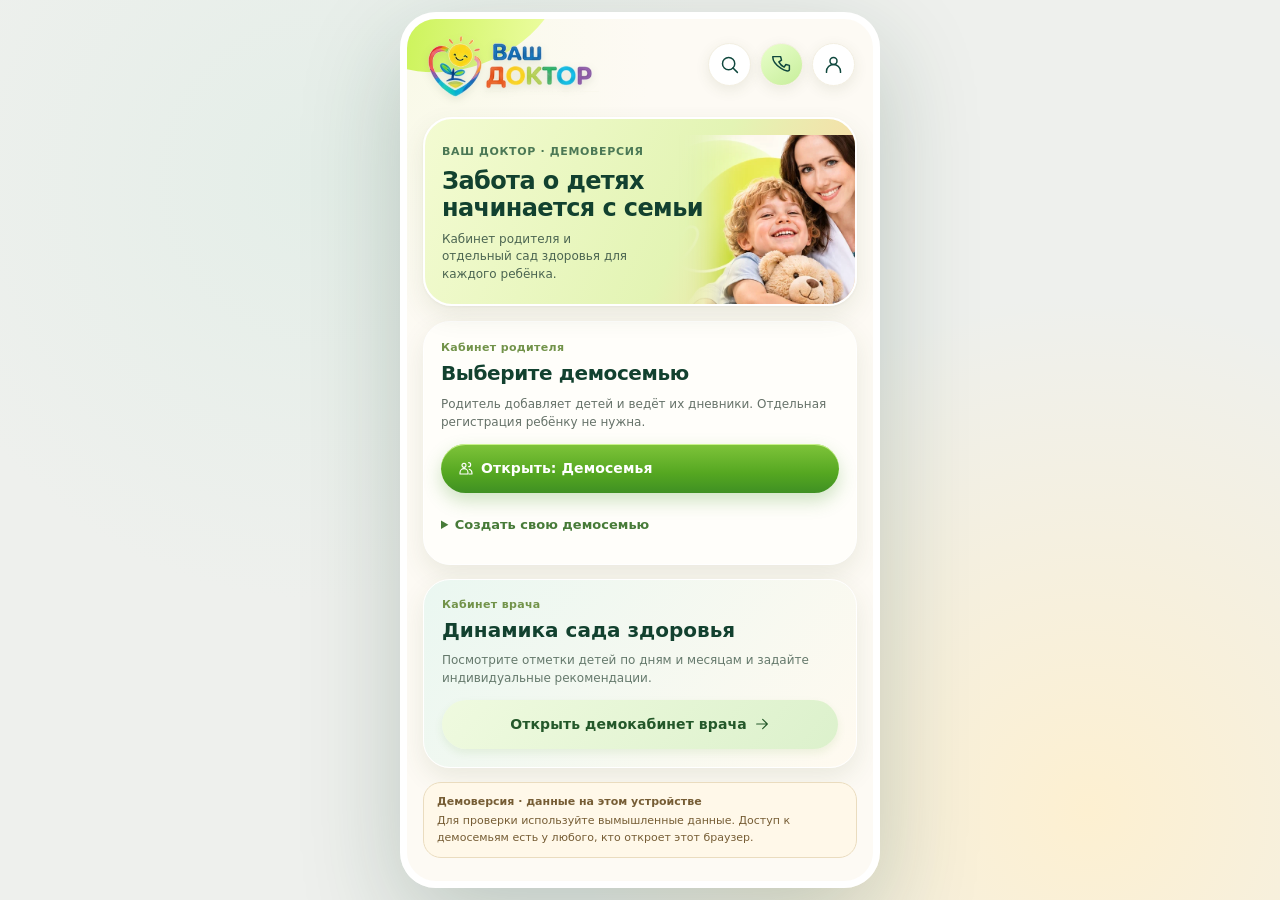
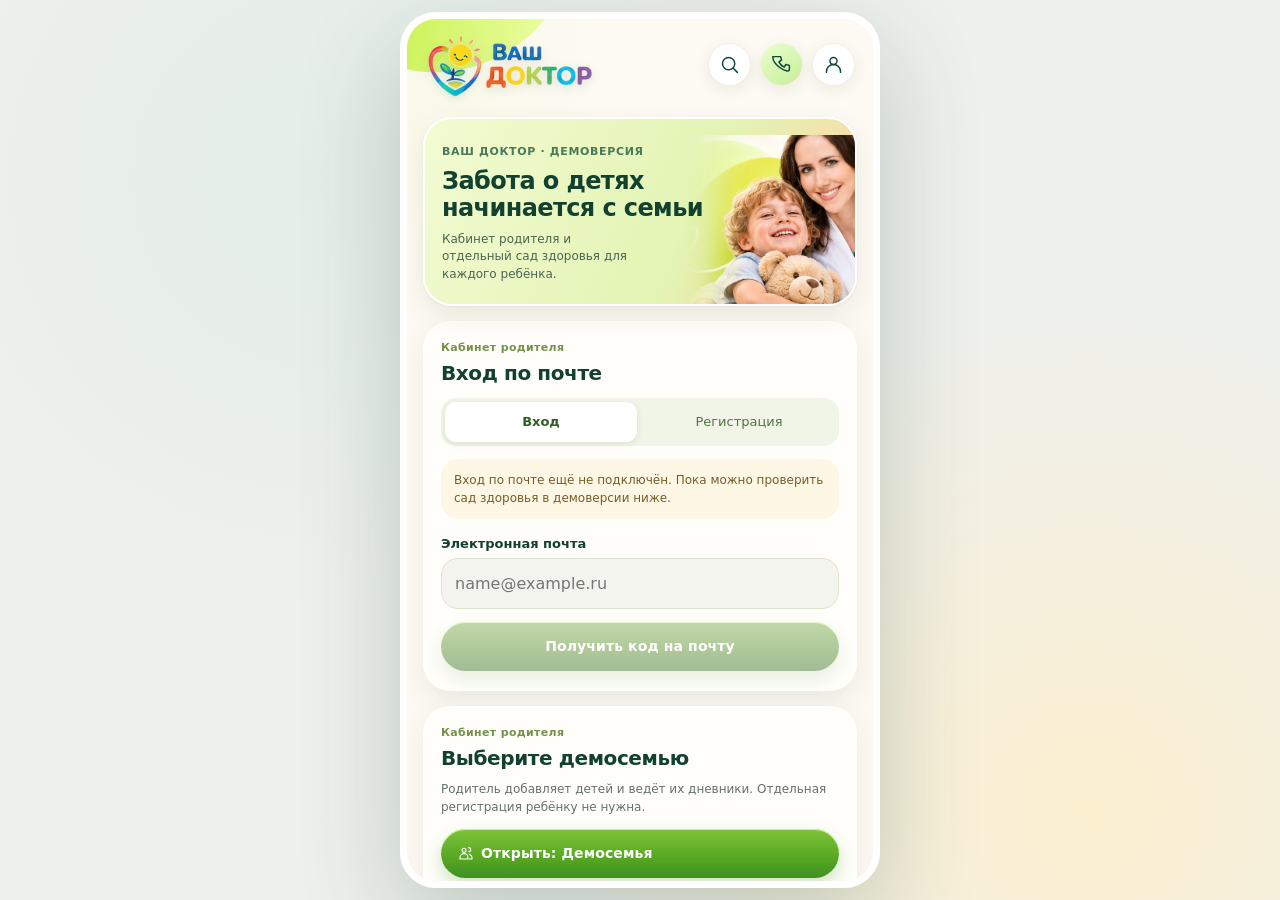
